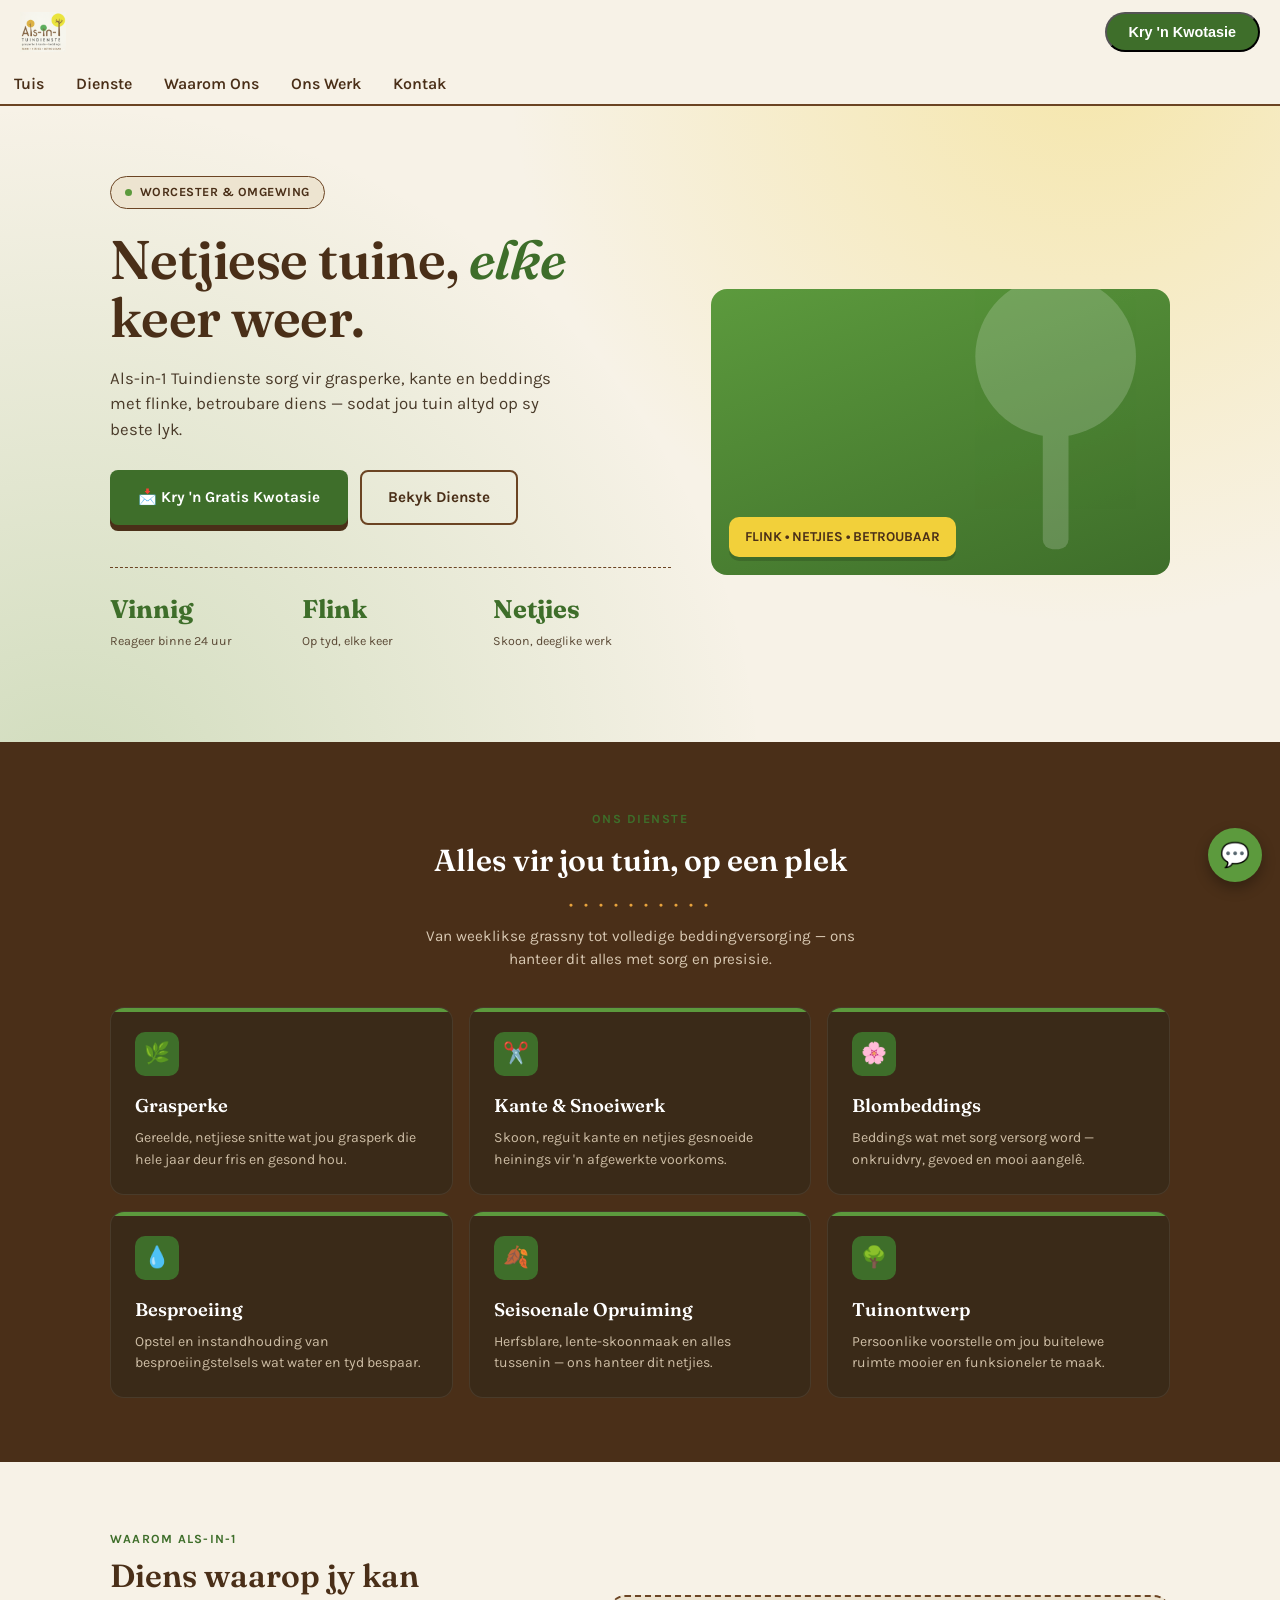
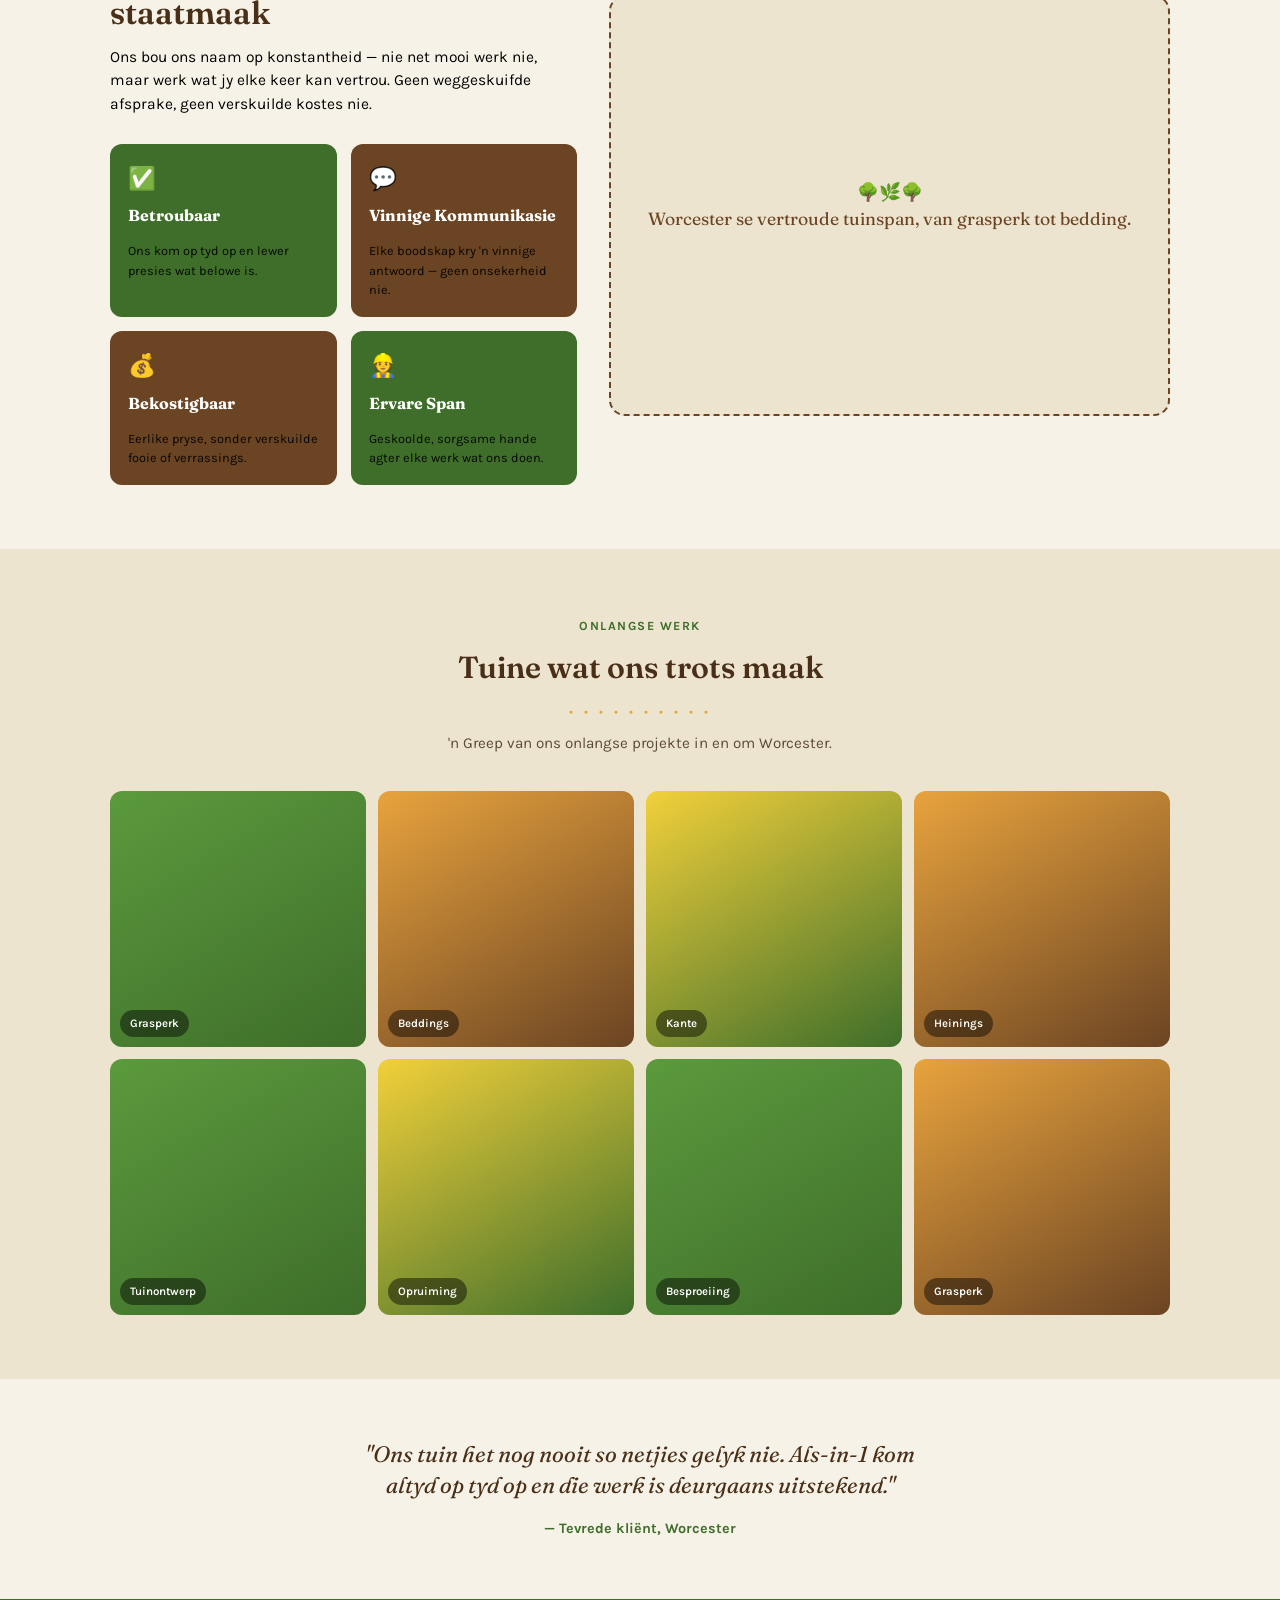
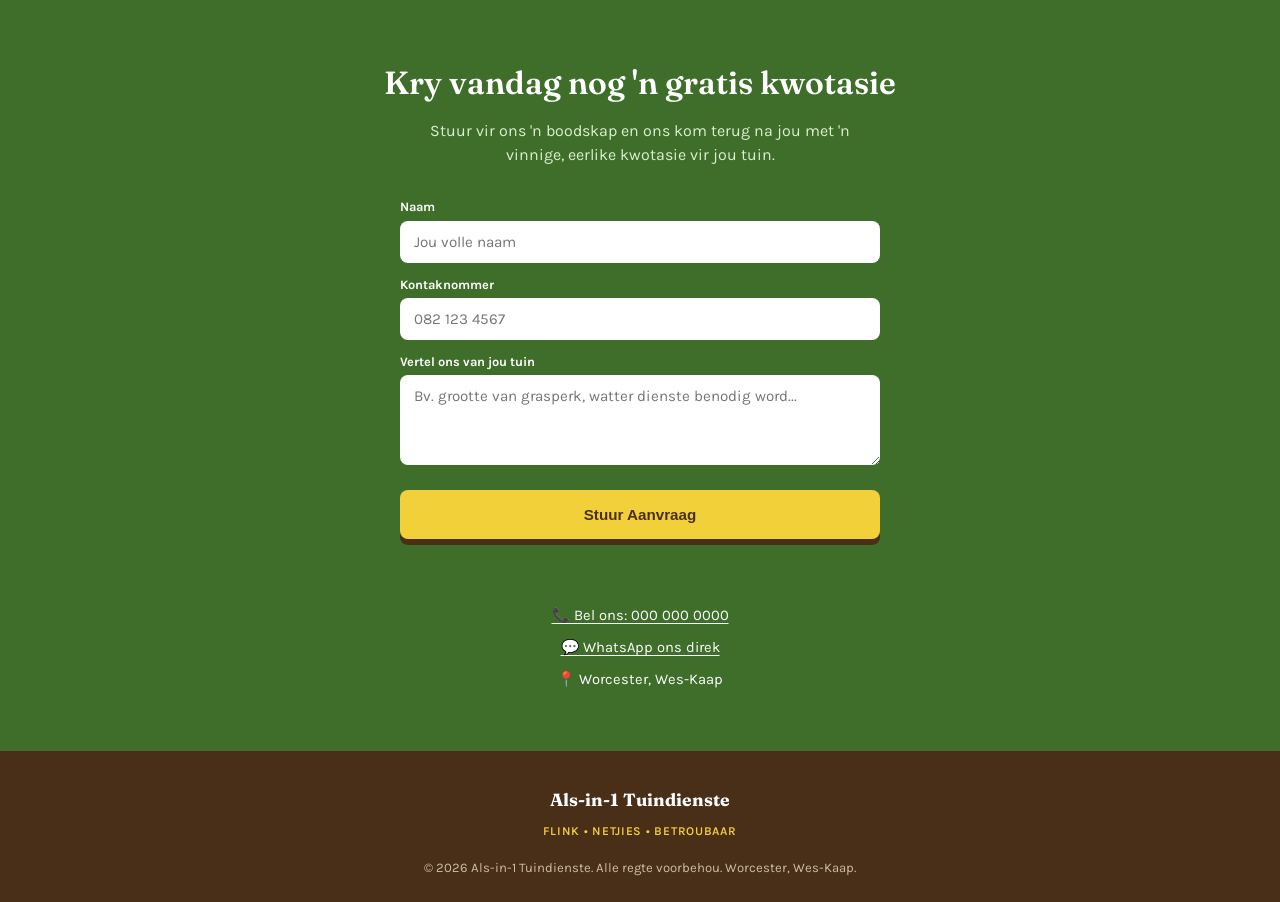
==== index.html @ 6ddc679d "Add files via upload" ====
<!doctype html>
<html lang="af">
  <head>
    <meta charset="UTF-8" />
    <meta name="viewport" content="width=device-width, initial-scale=1.0" />
    <title>Als-in-1 Tuindienste | Worcester</title>
    <link rel="preconnect" href="https://fonts.googleapis.com" />
    <link
      href="https://fonts.googleapis.com/css2?family=Fraunces:opsz,wght@9..144,500;9..144,600;9..144,700&family=Karla:wght@400;500;600;700&display=swap"
      rel="stylesheet"
    />
    <style>
      :root {
        --bark: #6b4423;
        --bark-dark: #4a2f18;
        --orange: #e8a33d;
        --green: #5c9a3d;
        --green-deep: #3e6e2a;
        --yellow: #f2d03a;
        --cream: #f7f2e7;
        --cream-dark: #ede4d0;
        --ink: #2b2117;
        --font-display: "Fraunces", serif;
        --font-body: "Karla", sans-serif;
      }
      * {
        box-sizing: border-box;
        margin: 0;
        padding: 0;
      }
      html {
        scroll-behavior: smooth;
      }
      body {
        font-family: var(--font-body);
        background: var(--cream);
        color: var(--ink);
        line-height: 1.5;
        -webkit-font-smoothing: antialiased;
      }
      img {
        max-width: 100%;
        display: block;
      }
      a {
        color: inherit;
        text-decoration: none;
      }
      .container {
        max-width: 1100px;
        margin: 0 auto;
        padding: 0 20px;
      }

      /* ===== Header ===== */
      header {
        position: sticky;
        top: 0;
        z-index: 50;
        background: var(--cream);
        border-bottom: 2px solid var(--bark);
      }
      .nav-wrap {
        display: flex;
        align-items: center;
        justify-content: space-between;
        padding: 12px 20px;
      }
      .logo-mark {
        display: flex;
        align-items: center;
        gap: 10px;
        font-family: var(--font-display);
        font-weight: 700;
        font-size: 1.05rem;
        color: var(--bark-dark);
      }
      .logo-mark img {
        height: 40px;
        width: auto;
      }
      .menu-btn {
        background: none;
        border: 2px solid var(--bark);
        border-radius: 8px;
        width: 42px;
        height: 42px;
        display: flex;
        align-items: center;
        justify-content: center;
        cursor: pointer;
      }
      .menu-btn span,
      .menu-btn::before,
      .menu-btn::after {
        content: "";
        display: block;
        width: 18px;
        height: 2px;
        background: var(--bark);
        position: relative;
      }
      .menu-btn {
        flex-direction: column;
        gap: 4px;
      }
      nav.mobile-nav {
        display: none;
        flex-direction: column;
        background: var(--cream-dark);
        border-bottom: 2px solid var(--bark);
      }
      nav.mobile-nav.open {
        display: flex;
      }
      nav.mobile-nav a {
        padding: 14px 20px;
        border-top: 1px solid rgba(107, 68, 35, 0.15);
        font-weight: 600;
        color: var(--bark-dark);
      }
      .nav-cta {
        display: none;
      }

      @media (min-width: 860px) {
        .menu-btn {
          display: none;
        }
        nav.mobile-nav {
          display: flex !important;
          flex-direction: row;
          background: none;
          border: none;
          gap: 4px;
        }
        nav.mobile-nav a {
          border-top: none;
          padding: 8px 14px;
          border-radius: 20px;
        }
        nav.mobile-nav a:hover {
          background: var(--cream-dark);
        }
        .nav-cta {
          display: inline-block;
          background: var(--green-deep);
          color: #fff;
          padding: 10px 22px;
          border-radius: 30px;
          font-weight: 700;
          font-size: 0.9rem;
          white-space: nowrap;
        }
      }

      /* ===== Hero ===== */
      .hero {
        position: relative;
        padding: 48px 0 70px;
        background:
          radial-gradient(
            circle at 85% -10%,
            rgba(242, 208, 58, 0.35),
            transparent 45%
          ),
          radial-gradient(
            circle at 5% 110%,
            rgba(92, 154, 61, 0.25),
            transparent 50%
          ),
          var(--cream);
        overflow: hidden;
      }
      .hero-eyebrow {
        display: inline-flex;
        align-items: center;
        gap: 8px;
        background: var(--cream-dark);
        border: 1px solid var(--bark);
        color: var(--bark-dark);
        font-size: 0.78rem;
        font-weight: 700;
        letter-spacing: 0.04em;
        text-transform: uppercase;
        padding: 6px 14px;
        border-radius: 30px;
        margin-bottom: 22px;
      }
      .hero-eyebrow .dot {
        width: 7px;
        height: 7px;
        border-radius: 50%;
        background: var(--green);
      }
      .hero h1 {
        font-family: var(--font-display);
        font-weight: 600;
        font-size: 2.5rem;
        line-height: 1.08;
        color: var(--bark-dark);
        letter-spacing: -0.01em;
      }
      .hero h1 .accent {
        color: var(--green-deep);
        font-style: italic;
        font-weight: 600;
      }
      .hero p.lead {
        margin-top: 18px;
        font-size: 1.05rem;
        max-width: 46ch;
        color: #4a3b2a;
      }
      .hero-ctas {
        margin-top: 28px;
        display: flex;
        flex-wrap: wrap;
        gap: 12px;
      }
      .btn {
        display: inline-flex;
        align-items: center;
        gap: 8px;
        font-weight: 700;
        font-size: 0.95rem;
        padding: 14px 26px;
        border-radius: 8px;
        border: 2px solid transparent;
        cursor: pointer;
        transition:
          transform 0.15s ease,
          box-shadow 0.15s ease;
      }
      .btn:active {
        transform: scale(0.97);
      }
      .btn-primary {
        background: var(--green-deep);
        color: #fff;
        box-shadow: 0 6px 0 var(--bark-dark);
      }
      .btn-primary:hover {
        box-shadow: 0 4px 0 var(--bark-dark);
        transform: translateY(2px);
      }
      .btn-secondary {
        background: transparent;
        border-color: var(--bark);
        color: var(--bark-dark);
      }
      .btn-secondary:hover {
        background: var(--cream-dark);
      }

      .hero-stats {
        margin-top: 42px;
        display: grid;
        grid-template-columns: repeat(3, 1fr);
        gap: 14px;
        border-top: 1px dashed var(--bark);
        padding-top: 22px;
      }
      .hero-stats div {
        text-align: left;
      }
      .hero-stats .num {
        font-family: var(--font-display);
        font-size: 1.6rem;
        font-weight: 700;
        color: var(--green-deep);
        display: block;
      }
      .hero-stats .label {
        font-size: 0.78rem;
        color: #5b4a36;
      }

      .hero-leaf {
        position: absolute;
        pointer-events: none;
      }

      @media (min-width: 760px) {
        .hero {
          padding: 70px 0 90px;
        }
        .hero-inner {
          display: grid;
          grid-template-columns: 1.1fr 0.9fr;
          gap: 40px;
          align-items: center;
        }
        .hero h1 {
          font-size: 3.4rem;
        }
        .hero-art {
          aspect-ratio: 4/5;
          border-radius: 18px;
          background: linear-gradient(
            160deg,
            var(--green) 0%,
            var(--green-deep) 100%
          );
          position: relative;
          overflow: hidden;
        }
      }
      .hero-art {
        margin-top: 36px;
        border-radius: 16px;
        background: linear-gradient(
          160deg,
          var(--green) 0%,
          var(--green-deep) 100%
        );
        aspect-ratio: 16/10;
        position: relative;
        overflow: hidden;
        display: flex;
        align-items: flex-end;
        padding: 18px;
      }
      .hero-art .badge {
        background: var(--yellow);
        color: var(--bark-dark);
        font-weight: 700;
        font-size: 0.85rem;
        padding: 10px 16px;
        border-radius: 10px;
        box-shadow: 0 4px 0 rgba(0, 0, 0, 0.15);
      }
      .hero-art svg {
        position: absolute;
        opacity: 0.18;
        top: -10%;
        right: -10%;
        width: 70%;
        height: auto;
      }

      /* ===== Section heading pattern ===== */
      .section-head {
        text-align: center;
        margin-bottom: 36px;
      }
      .section-head .kicker {
        font-size: 0.78rem;
        font-weight: 700;
        letter-spacing: 0.12em;
        text-transform: uppercase;
        color: var(--green-deep);
      }
      .section-head h2 {
        font-family: var(--font-display);
        font-weight: 600;
        font-size: 1.9rem;
        color: var(--bark-dark);
        margin-top: 8px;
      }
      .section-head .dots {
        margin-top: 10px;
        color: var(--orange);
        letter-spacing: 4px;
        font-size: 0.9rem;
      }
      .section-head p {
        margin-top: 10px;
        color: #5b4a36;
        max-width: 50ch;
        margin-left: auto;
        margin-right: auto;
        font-size: 0.95rem;
      }

      /* ===== Services ===== */
      .services {
        background: var(--bark-dark);
        padding: 64px 0;
        color: #fff;
      }
      .services .section-head h2 {
        color: #fff;
      }
      .services .section-head p {
        color: #d9c9b3;
      }
      .service-grid {
        display: grid;
        grid-template-columns: 1fr;
        gap: 16px;
      }
      @media (min-width: 640px) {
        .service-grid {
          grid-template-columns: 1fr 1fr;
        }
      }
      @media (min-width: 980px) {
        .service-grid {
          grid-template-columns: repeat(3, 1fr);
        }
      }
      .service-card {
        background: #3a2a18;
        border: 1px solid rgba(255, 255, 255, 0.08);
        border-radius: 14px;
        padding: 24px;
        position: relative;
        overflow: hidden;
      }
      .service-card::before {
        content: "";
        position: absolute;
        top: 0;
        left: 0;
        width: 100%;
        height: 4px;
        background: var(--green);
      }
      .service-card .icon {
        width: 44px;
        height: 44px;
        border-radius: 10px;
        background: var(--green-deep);
        display: flex;
        align-items: center;
        justify-content: center;
        margin-bottom: 16px;
        font-size: 1.3rem;
      }
      .service-card h3 {
        font-family: var(--font-display);
        font-weight: 600;
        font-size: 1.15rem;
        margin-bottom: 8px;
      }
      .service-card p {
        font-size: 0.88rem;
        color: #cdbda5;
      }

      /* ===== Why choose us ===== */
      .why {
        padding: 64px 0;
      }
      .why-grid {
        display: grid;
        grid-template-columns: 1fr;
        gap: 32px;
      }
      @media (min-width: 860px) {
        .why-grid {
          grid-template-columns: 1fr 1.2fr;
          align-items: center;
        }
      }
      .why-copy .kicker {
        font-size: 0.78rem;
        font-weight: 700;
        letter-spacing: 0.1em;
        text-transform: uppercase;
        color: var(--green-deep);
      }
      .why-copy h2 {
        font-family: var(--font-display);
        font-weight: 600;
        font-size: 2rem;
        color: var(--bark-dark);
        margin-top: 8px;
        line-height: 1.15;
      }
      .why-copy p {
        margin-top: 14px;
        color: black;
        font-size: 0.97rem;
      }
      .why-visual {
        background: var(--cream-dark);
        border: 2px dashed var(--bark);
        border-radius: 16px;
        aspect-ratio: 4/3;
        display: flex;
        align-items: center;
        justify-content: center;
        color: var(--bark);
        font-family: var(--font-display);
        font-size: 1.1rem;
        text-align: center;
        padding: 20px;
      }
      .reasons {
        display: grid;
        grid-template-columns: 1fr 1fr;
        gap: 14px;
        margin-top: 28px;
      }
      .reason-card {
        background: var(--green-deep);
        color: #fff;
        border-radius: 12px;
        padding: 18px;
      }
      .reason-card:nth-child(2) {
        background: var(--bark);
      }
      .reason-card:nth-child(3) {
        background: var(--bark);
      }
      .reason-card:nth-child(4) {
        background: var(--green-deep);
      }
      .reason-card .icon {
        font-size: 1.4rem;
        margin-bottom: 8px;
        display: block;
      }
      .reason-card h4 {
        font-family: var(--font-display);
        font-size: 1rem;
        margin-bottom: 6px;
      }
      .reason-card p {
        font-size: 0.8rem;
        opacity: 0.9;
      }

      /* ===== Gallery ===== */
      .gallery {
        background: var(--cream-dark);
        padding: 64px 0;
      }
      .gallery-grid {
        display: grid;
        grid-template-columns: repeat(2, 1fr);
        gap: 12px;
      }
      @media (min-width: 700px) {
        .gallery-grid {
          grid-template-columns: repeat(4, 1fr);
        }
      }
      .gallery-item {
        aspect-ratio: 1/1;
        border-radius: 12px;
        background: linear-gradient(
          150deg,
          var(--green) 0%,
          var(--green-deep) 100%
        );
        position: relative;
        overflow: hidden;
        display: flex;
        align-items: flex-end;
        padding: 10px;
      }
      .gallery-item:nth-child(2n) {
        background: linear-gradient(150deg, var(--orange) 0%, var(--bark) 100%);
      }
      .gallery-item:nth-child(3n) {
        background: linear-gradient(
          150deg,
          var(--yellow) 0%,
          var(--green-deep) 100%
        );
      }
      .gallery-item span {
        background: rgba(0, 0, 0, 0.45);
        color: #fff;
        font-size: 0.72rem;
        font-weight: 600;
        padding: 5px 10px;
        border-radius: 20px;
      }

      /* ===== Testimonial ===== */
      .testimonial {
        padding: 60px 0;
        text-align: center;
      }
      .testimonial blockquote {
        font-family: var(--font-display);
        font-size: 1.4rem;
        font-style: italic;
        color: var(--bark-dark);
        max-width: 42ch;
        margin: 0 auto;
        line-height: 1.4;
      }
      .testimonial cite {
        display: block;
        margin-top: 16px;
        font-style: normal;
        font-weight: 700;
        color: var(--green-deep);
        font-size: 0.9rem;
      }

      /* ===== Contact / CTA ===== */
      .contact {
        background: var(--green-deep);
        color: #fff;
        padding: 60px 0;
        border-radius: 0;
      }
      .contact-inner {
        text-align: center;
      }
      .contact h2 {
        font-family: var(--font-display);
        font-weight: 600;
        font-size: 2rem;
      }
      .contact p {
        margin-top: 12px;
        color: #dcefd0;
        max-width: 46ch;
        margin-left: auto;
        margin-right: auto;
      }
      .contact-form {
        margin-top: 30px;
        max-width: 480px;
        margin-left: auto;
        margin-right: auto;
        display: flex;
        flex-direction: column;
        gap: 12px;
        text-align: left;
      }
      .contact-form label {
        font-size: 0.8rem;
        font-weight: 700;
        margin-bottom: 4px;
        display: block;
      }
      .contact-form input,
      .contact-form textarea {
        width: 100%;
        padding: 12px 14px;
        border-radius: 8px;
        border: none;
        font-family: var(--font-body);
        font-size: 0.95rem;
        background: #fff;
        color: var(--ink);
      }
      .contact-form textarea {
        resize: vertical;
        min-height: 90px;
      }
      .contact-form .btn-primary {
        background: var(--yellow);
        color: var(--bark-dark);
        box-shadow: 0 6px 0 var(--bark-dark);
        justify-content: center;
        margin-top: 6px;
      }
      .contact-direct {
        margin-top: 28px;
        display: flex;
        flex-direction: column;
        gap: 10px;
        align-items: center;
        font-size: 0.92rem;
      }
      .contact-direct a {
        text-decoration: underline;
        text-underline-offset: 3px;
      }
      .form-msg {
        font-size: 0.85rem;
        margin-top: 10px;
        min-height: 1.2em;
        color: var(--yellow);
        font-weight: 700;
      }

      /* ===== Footer ===== */
      footer {
        background: var(--bark-dark);
        color: #cdbda5;
        padding: 36px 0 24px;
        text-align: center;
        font-size: 0.82rem;
      }
      footer .footer-logo {
        font-family: var(--font-display);
        color: #fff;
        font-size: 1.1rem;
        font-weight: 700;
        margin-bottom: 8px;
      }
      footer .tagline {
        color: var(--yellow);
        font-weight: 600;
        letter-spacing: 0.06em;
        margin-bottom: 18px;
        font-size: 0.75rem;
        text-transform: uppercase;
      }

      /* Whatsapp floating button */
      .wa-float {
        position: fixed;
        bottom: 18px;
        right: 18px;
        background: var(--green);
        color: #fff;
        width: 54px;
        height: 54px;
        border-radius: 50%;
        display: flex;
        align-items: center;
        justify-content: center;
        box-shadow: 0 6px 14px rgba(0, 0, 0, 0.3);
        z-index: 60;
        font-size: 1.5rem;
      }
    </style>
  </head>
  <body>
    <header>
      <div class="nav-wrap">
        <div class="logo-mark">
          <img src="Als in 1 Logo.png" alt="Als-in-1 Tuindienste logo" />
        </div>
        <button
          class="nav-cta"
          onclick="document.getElementById('kontak').scrollIntoView()"
        >
          Kry 'n Kwotasie
        </button>
        <button class="menu-btn" id="menuBtn" aria-label="Wys kieslys"></button>
      </div>
      <nav class="mobile-nav" id="mobileNav">
        <a href="#tuis">Tuis</a>
        <a href="#dienste">Dienste</a>
        <a href="#waarom">Waarom Ons</a>
        <a href="#werk">Ons Werk</a>
        <a href="#kontak">Kontak</a>
      </nav>
    </header>

    <section class="hero" id="tuis">
      <div class="container hero-inner">
        <div>
          <span class="hero-eyebrow"
            ><span class="dot"></span> Worcester &amp; omgewing</span
          >
          <h1>Netjiese tuine, <span class="accent">elke</span> keer weer.</h1>
          <p class="lead">
            Als-in-1 Tuindienste sorg vir grasperke, kante en beddings met
            flinke, betroubare diens — sodat jou tuin altyd op sy beste lyk.
          </p>
          <div class="hero-ctas">
            <a href="#kontak" class="btn btn-primary"
              >📩 Kry 'n Gratis Kwotasie</a
            >
            <a href="#dienste" class="btn btn-secondary">Bekyk Dienste</a>
          </div>
          <div class="hero-stats">
            <div>
              <span class="num">Vinnig</span
              ><span class="label">Reageer binne 24 uur</span>
            </div>
            <div>
              <span class="num">Flink</span
              ><span class="label">Op tyd, elke keer</span>
            </div>
            <div>
              <span class="num">Netjies</span
              ><span class="label">Skoon, deeglike werk</span>
            </div>
          </div>
        </div>
        <div class="hero-art">
          <svg viewBox="0 0 200 200" fill="#fff">
            <circle cx="100" cy="60" r="50" />
            <rect x="92" y="60" width="16" height="120" rx="6" />
          </svg>
          <span class="badge">FLINK • NETJIES • BETROUBAAR</span>
        </div>
      </div>
    </section>

    <section class="services" id="dienste">
      <div class="container">
        <div class="section-head">
          <span class="kicker">Ons Dienste</span>
          <h2>Alles vir jou tuin, op een plek</h2>
          <div class="dots">• • • • • • • • • •</div>
          <p>
            Van weeklikse grassny tot volledige beddingversorging — ons hanteer
            dit alles met sorg en presisie.
          </p>
        </div>
        <div class="service-grid">
          <div class="service-card">
            <div class="icon">🌿</div>
            <h3>Grasperke</h3>
            <p>
              Gereelde, netjiese snitte wat jou grasperk die hele jaar deur fris
              en gesond hou.
            </p>
          </div>
          <div class="service-card">
            <div class="icon">✂️</div>
            <h3>Kante &amp; Snoeiwerk</h3>
            <p>
              Skoon, reguit kante en netjies gesnoeide heinings vir 'n
              afgewerkte voorkoms.
            </p>
          </div>
          <div class="service-card">
            <div class="icon">🌸</div>
            <h3>Blombeddings</h3>
            <p>
              Beddings wat met sorg versorg word — onkruidvry, gevoed en mooi
              aangelê.
            </p>
          </div>
          <div class="service-card">
            <div class="icon">💧</div>
            <h3>Besproeiing</h3>
            <p>
              Opstel en instandhouding van besproeiingstelsels wat water en tyd
              bespaar.
            </p>
          </div>
          <div class="service-card">
            <div class="icon">🍂</div>
            <h3>Seisoenale Opruiming</h3>
            <p>
              Herfsblare, lente-skoonmaak en alles tussenin — ons hanteer dit
              netjies.
            </p>
          </div>
          <div class="service-card">
            <div class="icon">🌳</div>
            <h3>Tuinontwerp</h3>
            <p>
              Persoonlike voorstelle om jou buitelewe ruimte mooier en
              funksioneler te maak.
            </p>
          </div>
        </div>
      </div>
    </section>

    <section class="why" id="waarom">
      <div class="container">
        <div class="why-grid">
          <div class="why-copy">
            <span class="kicker">Waarom Als-in-1</span>
            <h2>Diens waarop jy kan staatmaak</h2>
            <p>
              Ons bou ons naam op konstantheid — nie net mooi werk nie, maar
              werk wat jy elke keer kan vertrou. Geen weggeskuifde afsprake,
              geen verskuilde kostes nie.
            </p>
            <div class="reasons">
              <div class="reason-card">
                <span class="icon">✅</span>
                <h4>Betroubaar</h4>
                <p>Ons kom op tyd op en lewer presies wat belowe is.</p>
              </div>
              <div class="reason-card">
                <span class="icon">💬</span>
                <h4>Vinnige Kommunikasie</h4>
                <p>
                  Elke boodskap kry 'n vinnige antwoord — geen onsekerheid nie.
                </p>
              </div>
              <div class="reason-card">
                <span class="icon">💰</span>
                <h4>Bekostigbaar</h4>
                <p>Eerlike pryse, sonder verskuilde fooie of verrassings.</p>
              </div>
              <div class="reason-card">
                <span class="icon">👷</span>
                <h4>Ervare Span</h4>
                <p>Geskoolde, sorgsame hande agter elke werk wat ons doen.</p>
              </div>
            </div>
          </div>
          <div class="why-visual">
            🌳🌿🌳<br />Worcester se vertroude tuinspan, van grasperk tot
            bedding.
          </div>
        </div>
      </div>
    </section>

    <section class="gallery" id="werk">
      <div class="container">
        <div class="section-head">
          <span class="kicker">Onlangse Werk</span>
          <h2>Tuine wat ons trots maak</h2>
          <div class="dots">• • • • • • • • • •</div>
          <p>'n Greep van ons onlangse projekte in en om Worcester.</p>
        </div>
        <div class="gallery-grid">
          <div class="gallery-item"><span>Grasperk</span></div>
          <div class="gallery-item"><span>Beddings</span></div>
          <div class="gallery-item"><span>Kante</span></div>
          <div class="gallery-item"><span>Heinings</span></div>
          <div class="gallery-item"><span>Tuinontwerp</span></div>
          <div class="gallery-item"><span>Opruiming</span></div>
          <div class="gallery-item"><span>Besproeiing</span></div>
          <div class="gallery-item"><span>Grasperk</span></div>
        </div>
      </div>
    </section>

    <section class="testimonial">
      <div class="container">
        <blockquote>
          "Ons tuin het nog nooit so netjies gelyk nie. Als-in-1 kom altyd op
          tyd op en die werk is deurgaans uitstekend."
        </blockquote>
        <cite>— Tevrede kliënt, Worcester</cite>
      </div>
    </section>

    <section class="contact" id="kontak">
      <div class="container contact-inner">
        <h2>Kry vandag nog 'n gratis kwotasie</h2>
        <p>
          Stuur vir ons 'n boodskap en ons kom terug na jou met 'n vinnige,
          eerlike kwotasie vir jou tuin.
        </p>
        <form class="contact-form" id="quoteForm">
          <div>
            <label for="naam">Naam</label>
            <input
              type="text"
              id="naam"
              name="naam"
              placeholder="Jou volle naam"
              required
            />
          </div>
          <div>
            <label for="kontaknommer">Kontaknommer</label>
            <input
              type="tel"
              id="kontaknommer"
              name="kontaknommer"
              placeholder="082 123 4567"
              required
            />
          </div>
          <div>
            <label for="boodskap">Vertel ons van jou tuin</label>
            <textarea
              id="boodskap"
              name="boodskap"
              placeholder="Bv. grootte van grasperk, watter dienste benodig word..."
            ></textarea>
          </div>
          <button type="submit" class="btn btn-primary">Stuur Aanvraag</button>
          <div class="form-msg" id="formMsg"></div>
        </form>
        <div class="contact-direct">
          <a href="tel:+27000000000">📞 Bel ons: 000 000 0000</a>
          <a href="https://wa.me/27000000000" target="_blank"
            >💬 WhatsApp ons direk</a
          >
          <span>📍 Worcester, Wes-Kaap</span>
        </div>
      </div>
    </section>

    <footer>
      <div class="container">
        <div class="footer-logo">Als-in-1 Tuindienste</div>
        <div class="tagline">Flink • Netjies • Betroubaar</div>
        <p>
          &copy; 2026 Als-in-1 Tuindienste. Alle regte voorbehou. Worcester,
          Wes-Kaap.
        </p>
      </div>
    </footer>

    <a
      href="https://wa.me/27000000000"
      class="wa-float"
      target="_blank"
      aria-label="WhatsApp ons"
      >💬</a
    >

    <script>
      const menuBtn = document.getElementById("menuBtn");
      const mobileNav = document.getElementById("mobileNav");
      menuBtn.addEventListener("click", () => {
        mobileNav.classList.toggle("open");
      });
      mobileNav.querySelectorAll("a").forEach((link) => {
        link.addEventListener("click", () =>
          mobileNav.classList.remove("open"),
        );
      });

      const form = document.getElementById("quoteForm");
      const msg = document.getElementById("formMsg");
      form.addEventListener("submit", function (e) {
        e.preventDefault();
        msg.textContent =
          "Dankie! Ons het jou aanvraag ontvang en kontak jou binnekort.";
        form.reset();
      });
    </script>
  </body>
</html>
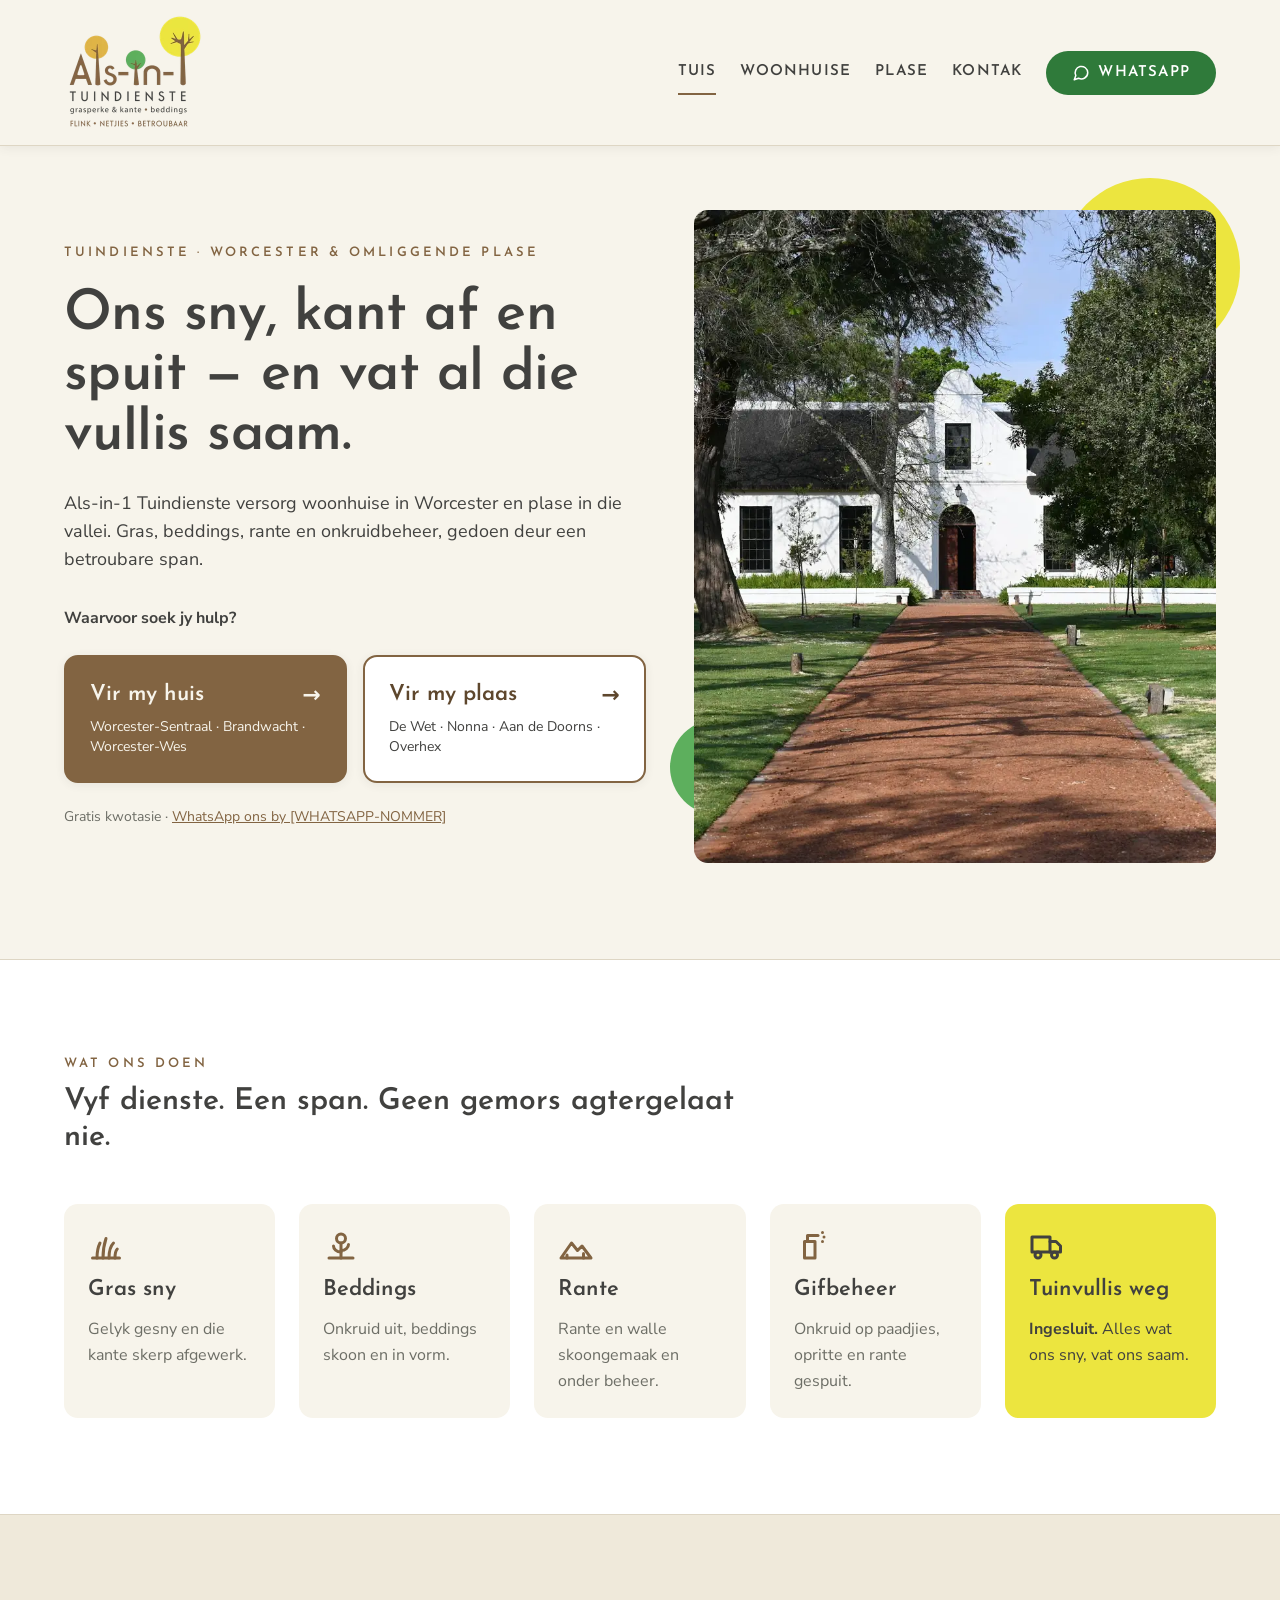
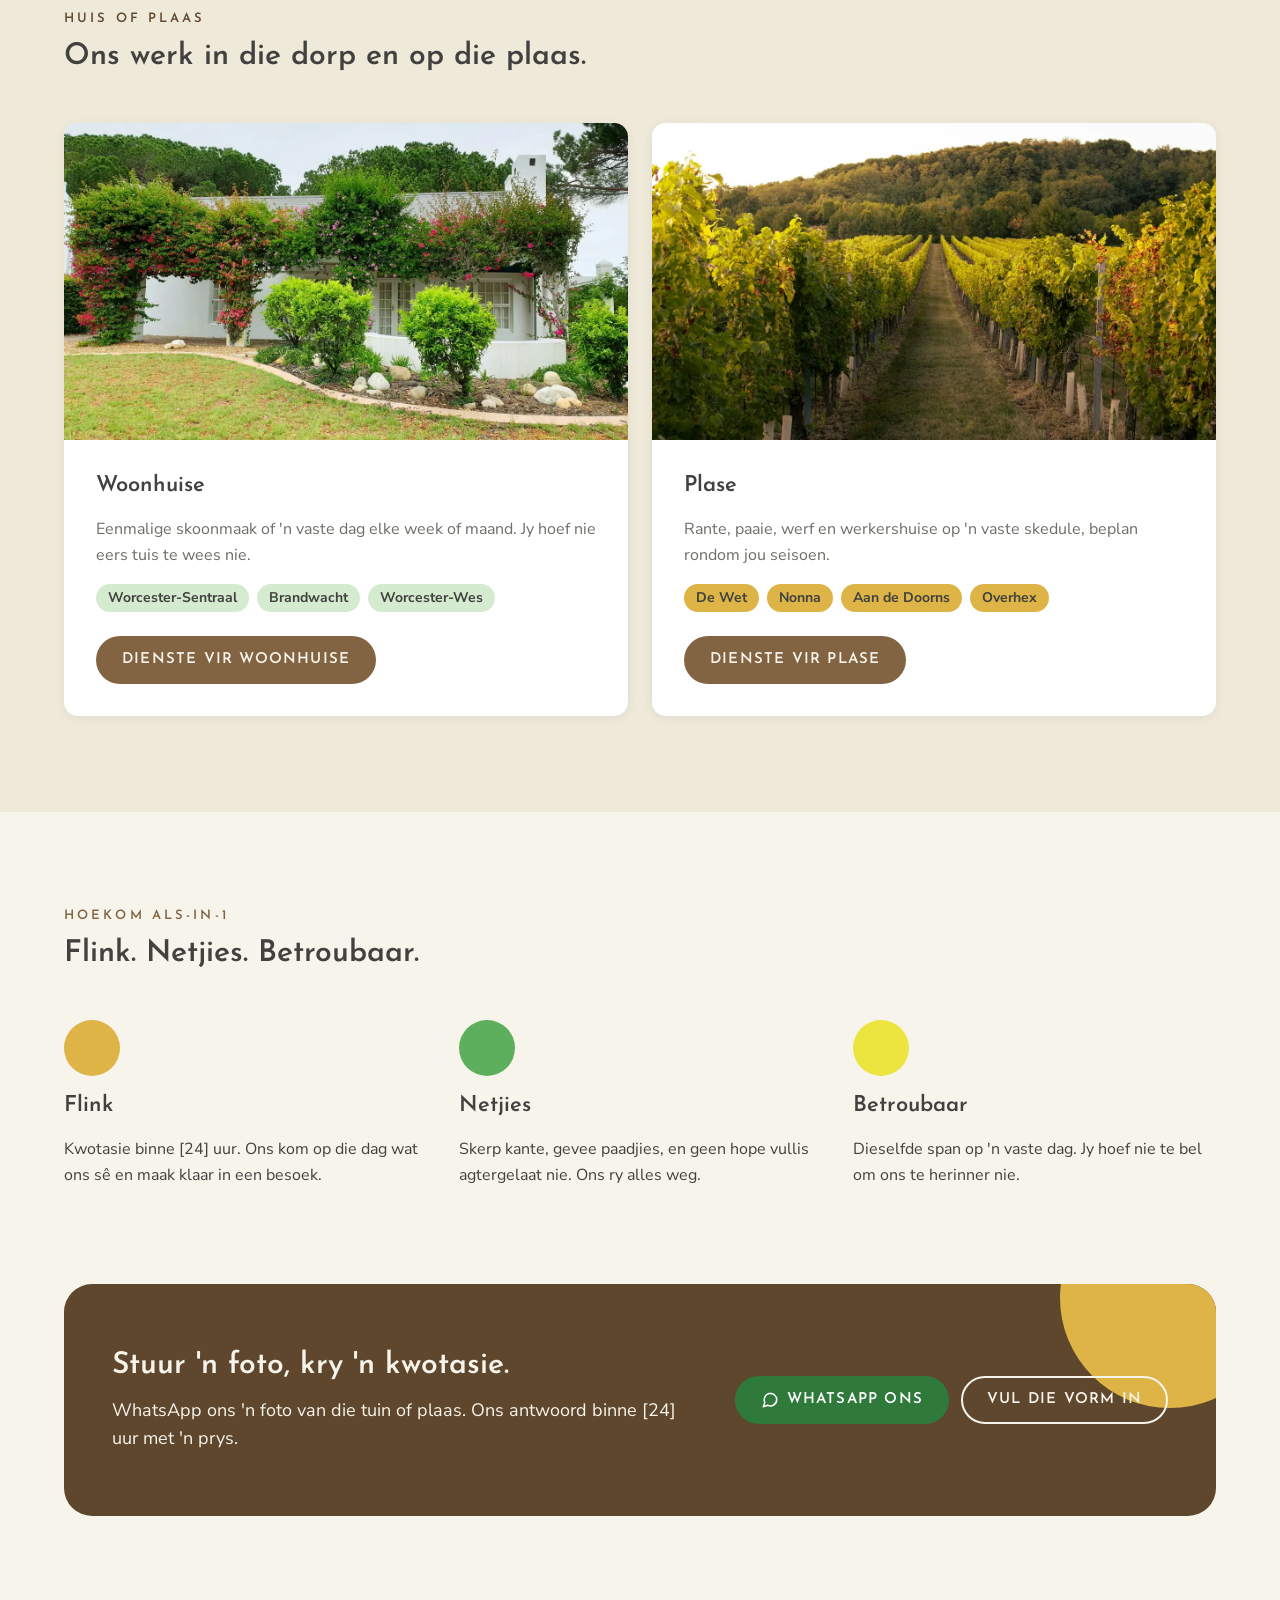
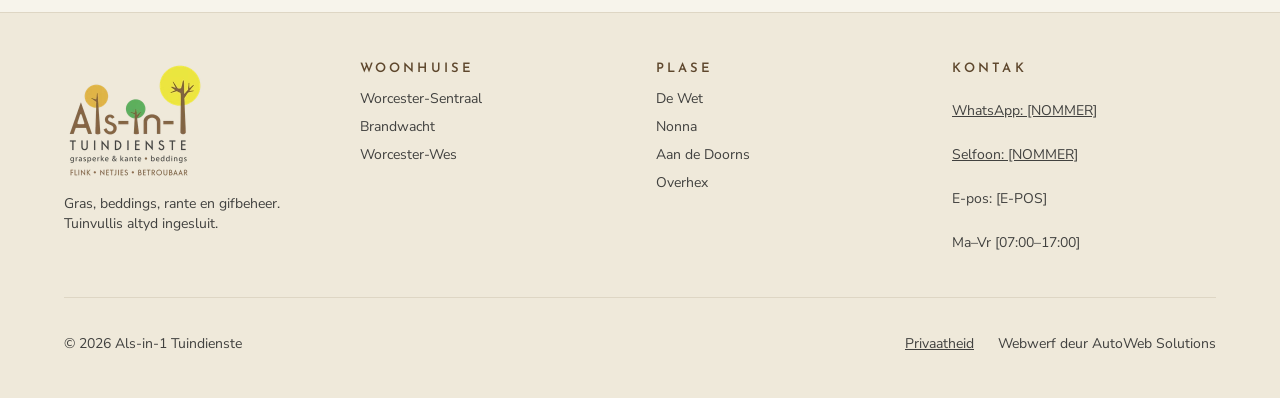
==== commit 5e0d3b67: "Build Als-in-1 Tuindienste site from approved mockups Replaces the earlier single-page version with " ====
--- a/index.html
+++ b/index.html
@@ -1,1015 +1,330 @@
 <!doctype html>
 <html lang="af">
-  <head>
-    <meta charset="UTF-8" />
-    <meta name="viewport" content="width=device-width, initial-scale=1.0" />
-    <title>Als-in-1 Tuindienste | Worcester</title>
-    <link rel="preconnect" href="https://fonts.googleapis.com" />
-    <link
-      href="https://fonts.googleapis.com/css2?family=Fraunces:opsz,wght@9..144,500;9..144,600;9..144,700&family=Karla:wght@400;500;600;700&display=swap"
-      rel="stylesheet"
-    />
-    <style>
-      :root {
-        --bark: #6b4423;
-        --bark-dark: #4a2f18;
-        --orange: #e8a33d;
-        --green: #5c9a3d;
-        --green-deep: #3e6e2a;
-        --yellow: #f2d03a;
-        --cream: #f7f2e7;
-        --cream-dark: #ede4d0;
-        --ink: #2b2117;
-        --font-display: "Fraunces", serif;
-        --font-body: "Karla", sans-serif;
+<head>
+<meta charset="utf-8">
+<meta name="viewport" content="width=device-width, initial-scale=1">
+<title>Als-in-1 Tuindienste | Tuindienste in Worcester en plase</title>
+<meta name="description" content="Gras sny, beddings, rante en gifbeheer vir woonhuise in Worcester en plase in die vallei. Tuinvullis altyd ingesluit. Gratis kwotasie.">
+<link rel="canonical" href="https://[DOMEIN]/">
+<meta name="theme-color" content="#f7f4eb">
+<link rel="preload" href="/fonts/josefin-sans-600-latin.woff2" as="font" type="font/woff2" crossorigin>
+<link rel="preload" href="/fonts/nunito-sans-latin.woff2" as="font" type="font/woff2" crossorigin>
+<link rel="stylesheet" href="/css/tokens.css?v=5">
+<link rel="stylesheet" href="/css/main.css?v=5">
+<script src="/js/main.js?v=5"></script>
+<link rel="icon" href="/assets/logo/favicon-32.png" sizes="32x32" type="image/png">
+<link rel="icon" href="/assets/logo/icon-512.png" sizes="512x512" type="image/png">
+<link rel="apple-touch-icon" href="/assets/logo/apple-touch-icon.png">
+<meta property="og:type" content="website">
+<meta property="og:locale" content="af_ZA">
+<meta property="og:site_name" content="Als-in-1 Tuindienste">
+<meta property="og:title" content="Als-in-1 Tuindienste | Tuindienste in Worcester en plase">
+<meta property="og:description" content="Gras sny, beddings, rante en gifbeheer vir woonhuise in Worcester en plase in die vallei. Tuinvullis altyd ingesluit. Gratis kwotasie.">
+<meta property="og:url" content="https://[DOMEIN]/">
+<meta property="og:image" content="https://[DOMEIN]/images/og-image.jpg">
+<meta property="og:image:width" content="1200">
+<meta property="og:image:height" content="630">
+<meta property="og:image:alt" content="Groot, netjiese grasperk met beboste berge agter">
+<meta name="twitter:card" content="summary_large_image">
+<meta name="twitter:title" content="Als-in-1 Tuindienste | Tuindienste in Worcester en plase">
+<meta name="twitter:description" content="Gras sny, beddings, rante en gifbeheer vir woonhuise in Worcester en plase in die vallei. Tuinvullis altyd ingesluit. Gratis kwotasie.">
+<meta name="twitter:image" content="https://[DOMEIN]/images/og-image.jpg">
+<script type="application/ld+json">
+{
+  "@context": "https://schema.org",
+  "@type": "LocalBusiness",
+  "name": "Als-in-1 Tuindienste",
+  "slogan": "Flink · Netjies · Betroubaar",
+  "url": "https://[DOMEIN]/",
+  "telephone": "+27000000000",
+  "image": "https://[DOMEIN]/images/og-image.jpg",
+  "logo": "https://[DOMEIN]/assets/logo/icon-512.png",
+  "address": {
+    "@type": "PostalAddress",
+    "addressLocality": "Worcester",
+    "addressRegion": "Wes-Kaap",
+    "addressCountry": "ZA"
+  },
+  "areaServed": [
+    {
+      "@type": "Place",
+      "name": "Worcester-Sentraal"
+    },
+    {
+      "@type": "Place",
+      "name": "Brandwacht"
+    },
+    {
+      "@type": "Place",
+      "name": "Worcester-Wes"
+    },
+    {
+      "@type": "Place",
+      "name": "De Wet"
+    },
+    {
+      "@type": "Place",
+      "name": "Nonna"
+    },
+    {
+      "@type": "Place",
+      "name": "Aan de Doorns"
+    },
+    {
+      "@type": "Place",
+      "name": "Overhex"
+    }
+  ],
+  "hasOfferCatalog": {
+    "@type": "OfferCatalog",
+    "name": "Tuindienste",
+    "itemListElement": [
+      {
+        "@type": "Offer",
+        "itemOffered": {
+          "@type": "Service",
+          "name": "Gras sny"
+        }
+      },
+      {
+        "@type": "Offer",
+        "itemOffered": {
+          "@type": "Service",
+          "name": "Beddings"
+        }
+      },
+      {
+        "@type": "Offer",
+        "itemOffered": {
+          "@type": "Service",
+          "name": "Rante"
+        }
+      },
+      {
+        "@type": "Offer",
+        "itemOffered": {
+          "@type": "Service",
+          "name": "Gifbeheer"
+        }
+      },
+      {
+        "@type": "Offer",
+        "itemOffered": {
+          "@type": "Service",
+          "name": "Tuinvullis-verwydering"
+        }
       }
-      * {
-        box-sizing: border-box;
-        margin: 0;
-        padding: 0;
-      }
-      html {
-        scroll-behavior: smooth;
-      }
-      body {
-        font-family: var(--font-body);
-        background: var(--cream);
-        color: var(--ink);
-        line-height: 1.5;
-        -webkit-font-smoothing: antialiased;
-      }
-      img {
-        max-width: 100%;
-        display: block;
-      }
-      a {
-        color: inherit;
-        text-decoration: none;
-      }
-      .container {
-        max-width: 1100px;
-        margin: 0 auto;
-        padding: 0 20px;
-      }
-
-      /* ===== Header ===== */
-      header {
-        position: sticky;
-        top: 0;
-        z-index: 50;
-        background: var(--cream);
-        border-bottom: 2px solid var(--bark);
-      }
-      .nav-wrap {
-        display: flex;
-        align-items: center;
-        justify-content: space-between;
-        padding: 12px 20px;
-      }
-      .logo-mark {
-        display: flex;
-        align-items: center;
-        gap: 10px;
-        font-family: var(--font-display);
-        font-weight: 700;
-        font-size: 1.05rem;
-        color: var(--bark-dark);
-      }
-      .logo-mark img {
-        height: 40px;
-        width: auto;
-      }
-      .menu-btn {
-        background: none;
-        border: 2px solid var(--bark);
-        border-radius: 8px;
-        width: 42px;
-        height: 42px;
-        display: flex;
-        align-items: center;
-        justify-content: center;
-        cursor: pointer;
-      }
-      .menu-btn span,
-      .menu-btn::before,
-      .menu-btn::after {
-        content: "";
-        display: block;
-        width: 18px;
-        height: 2px;
-        background: var(--bark);
-        position: relative;
-      }
-      .menu-btn {
-        flex-direction: column;
-        gap: 4px;
-      }
-      nav.mobile-nav {
-        display: none;
-        flex-direction: column;
-        background: var(--cream-dark);
-        border-bottom: 2px solid var(--bark);
-      }
-      nav.mobile-nav.open {
-        display: flex;
-      }
-      nav.mobile-nav a {
-        padding: 14px 20px;
-        border-top: 1px solid rgba(107, 68, 35, 0.15);
-        font-weight: 600;
-        color: var(--bark-dark);
-      }
-      .nav-cta {
-        display: none;
-      }
-
-      @media (min-width: 860px) {
-        .menu-btn {
-          display: none;
-        }
-        nav.mobile-nav {
-          display: flex !important;
-          flex-direction: row;
-          background: none;
-          border: none;
-          gap: 4px;
-        }
-        nav.mobile-nav a {
-          border-top: none;
-          padding: 8px 14px;
-          border-radius: 20px;
-        }
-        nav.mobile-nav a:hover {
-          background: var(--cream-dark);
-        }
-        .nav-cta {
-          display: inline-block;
-          background: var(--green-deep);
-          color: #fff;
-          padding: 10px 22px;
-          border-radius: 30px;
-          font-weight: 700;
-          font-size: 0.9rem;
-          white-space: nowrap;
-        }
-      }
-
-      /* ===== Hero ===== */
-      .hero {
-        position: relative;
-        padding: 48px 0 70px;
-        background:
-          radial-gradient(
-            circle at 85% -10%,
-            rgba(242, 208, 58, 0.35),
-            transparent 45%
-          ),
-          radial-gradient(
-            circle at 5% 110%,
-            rgba(92, 154, 61, 0.25),
-            transparent 50%
-          ),
-          var(--cream);
-        overflow: hidden;
-      }
-      .hero-eyebrow {
-        display: inline-flex;
-        align-items: center;
-        gap: 8px;
-        background: var(--cream-dark);
-        border: 1px solid var(--bark);
-        color: var(--bark-dark);
-        font-size: 0.78rem;
-        font-weight: 700;
-        letter-spacing: 0.04em;
-        text-transform: uppercase;
-        padding: 6px 14px;
-        border-radius: 30px;
-        margin-bottom: 22px;
-      }
-      .hero-eyebrow .dot {
-        width: 7px;
-        height: 7px;
-        border-radius: 50%;
-        background: var(--green);
-      }
-      .hero h1 {
-        font-family: var(--font-display);
-        font-weight: 600;
-        font-size: 2.5rem;
-        line-height: 1.08;
-        color: var(--bark-dark);
-        letter-spacing: -0.01em;
-      }
-      .hero h1 .accent {
-        color: var(--green-deep);
-        font-style: italic;
-        font-weight: 600;
-      }
-      .hero p.lead {
-        margin-top: 18px;
-        font-size: 1.05rem;
-        max-width: 46ch;
-        color: #4a3b2a;
-      }
-      .hero-ctas {
-        margin-top: 28px;
-        display: flex;
-        flex-wrap: wrap;
-        gap: 12px;
-      }
-      .btn {
-        display: inline-flex;
-        align-items: center;
-        gap: 8px;
-        font-weight: 700;
-        font-size: 0.95rem;
-        padding: 14px 26px;
-        border-radius: 8px;
-        border: 2px solid transparent;
-        cursor: pointer;
-        transition:
-          transform 0.15s ease,
-          box-shadow 0.15s ease;
-      }
-      .btn:active {
-        transform: scale(0.97);
-      }
-      .btn-primary {
-        background: var(--green-deep);
-        color: #fff;
-        box-shadow: 0 6px 0 var(--bark-dark);
-      }
-      .btn-primary:hover {
-        box-shadow: 0 4px 0 var(--bark-dark);
-        transform: translateY(2px);
-      }
-      .btn-secondary {
-        background: transparent;
-        border-color: var(--bark);
-        color: var(--bark-dark);
-      }
-      .btn-secondary:hover {
-        background: var(--cream-dark);
-      }
-
-      .hero-stats {
-        margin-top: 42px;
-        display: grid;
-        grid-template-columns: repeat(3, 1fr);
-        gap: 14px;
-        border-top: 1px dashed var(--bark);
-        padding-top: 22px;
-      }
-      .hero-stats div {
-        text-align: left;
-      }
-      .hero-stats .num {
-        font-family: var(--font-display);
-        font-size: 1.6rem;
-        font-weight: 700;
-        color: var(--green-deep);
-        display: block;
-      }
-      .hero-stats .label {
-        font-size: 0.78rem;
-        color: #5b4a36;
-      }
-
-      .hero-leaf {
-        position: absolute;
-        pointer-events: none;
-      }
-
-      @media (min-width: 760px) {
-        .hero {
-          padding: 70px 0 90px;
-        }
-        .hero-inner {
-          display: grid;
-          grid-template-columns: 1.1fr 0.9fr;
-          gap: 40px;
-          align-items: center;
-        }
-        .hero h1 {
-          font-size: 3.4rem;
-        }
-        .hero-art {
-          aspect-ratio: 4/5;
-          border-radius: 18px;
-          background: linear-gradient(
-            160deg,
-            var(--green) 0%,
-            var(--green-deep) 100%
-          );
-          position: relative;
-          overflow: hidden;
-        }
-      }
-      .hero-art {
-        margin-top: 36px;
-        border-radius: 16px;
-        background: linear-gradient(
-          160deg,
-          var(--green) 0%,
-          var(--green-deep) 100%
-        );
-        aspect-ratio: 16/10;
-        position: relative;
-        overflow: hidden;
-        display: flex;
-        align-items: flex-end;
-        padding: 18px;
-      }
-      .hero-art .badge {
-        background: var(--yellow);
-        color: var(--bark-dark);
-        font-weight: 700;
-        font-size: 0.85rem;
-        padding: 10px 16px;
-        border-radius: 10px;
-        box-shadow: 0 4px 0 rgba(0, 0, 0, 0.15);
-      }
-      .hero-art svg {
-        position: absolute;
-        opacity: 0.18;
-        top: -10%;
-        right: -10%;
-        width: 70%;
-        height: auto;
-      }
-
-      /* ===== Section heading pattern ===== */
-      .section-head {
-        text-align: center;
-        margin-bottom: 36px;
-      }
-      .section-head .kicker {
-        font-size: 0.78rem;
-        font-weight: 700;
-        letter-spacing: 0.12em;
-        text-transform: uppercase;
-        color: var(--green-deep);
-      }
-      .section-head h2 {
-        font-family: var(--font-display);
-        font-weight: 600;
-        font-size: 1.9rem;
-        color: var(--bark-dark);
-        margin-top: 8px;
-      }
-      .section-head .dots {
-        margin-top: 10px;
-        color: var(--orange);
-        letter-spacing: 4px;
-        font-size: 0.9rem;
-      }
-      .section-head p {
-        margin-top: 10px;
-        color: #5b4a36;
-        max-width: 50ch;
-        margin-left: auto;
-        margin-right: auto;
-        font-size: 0.95rem;
-      }
-
-      /* ===== Services ===== */
-      .services {
-        background: var(--bark-dark);
-        padding: 64px 0;
-        color: #fff;
-      }
-      .services .section-head h2 {
-        color: #fff;
-      }
-      .services .section-head p {
-        color: #d9c9b3;
-      }
-      .service-grid {
-        display: grid;
-        grid-template-columns: 1fr;
-        gap: 16px;
-      }
-      @media (min-width: 640px) {
-        .service-grid {
-          grid-template-columns: 1fr 1fr;
-        }
-      }
-      @media (min-width: 980px) {
-        .service-grid {
-          grid-template-columns: repeat(3, 1fr);
-        }
-      }
-      .service-card {
-        background: #3a2a18;
-        border: 1px solid rgba(255, 255, 255, 0.08);
-        border-radius: 14px;
-        padding: 24px;
-        position: relative;
-        overflow: hidden;
-      }
-      .service-card::before {
-        content: "";
-        position: absolute;
-        top: 0;
-        left: 0;
-        width: 100%;
-        height: 4px;
-        background: var(--green);
-      }
-      .service-card .icon {
-        width: 44px;
-        height: 44px;
-        border-radius: 10px;
-        background: var(--green-deep);
-        display: flex;
-        align-items: center;
-        justify-content: center;
-        margin-bottom: 16px;
-        font-size: 1.3rem;
-      }
-      .service-card h3 {
-        font-family: var(--font-display);
-        font-weight: 600;
-        font-size: 1.15rem;
-        margin-bottom: 8px;
-      }
-      .service-card p {
-        font-size: 0.88rem;
-        color: #cdbda5;
-      }
-
-      /* ===== Why choose us ===== */
-      .why {
-        padding: 64px 0;
-      }
-      .why-grid {
-        display: grid;
-        grid-template-columns: 1fr;
-        gap: 32px;
-      }
-      @media (min-width: 860px) {
-        .why-grid {
-          grid-template-columns: 1fr 1.2fr;
-          align-items: center;
-        }
-      }
-      .why-copy .kicker {
-        font-size: 0.78rem;
-        font-weight: 700;
-        letter-spacing: 0.1em;
-        text-transform: uppercase;
-        color: var(--green-deep);
-      }
-      .why-copy h2 {
-        font-family: var(--font-display);
-        font-weight: 600;
-        font-size: 2rem;
-        color: var(--bark-dark);
-        margin-top: 8px;
-        line-height: 1.15;
-      }
-      .why-copy p {
-        margin-top: 14px;
-        color: black;
-        font-size: 0.97rem;
-      }
-      .why-visual {
-        background: var(--cream-dark);
-        border: 2px dashed var(--bark);
-        border-radius: 16px;
-        aspect-ratio: 4/3;
-        display: flex;
-        align-items: center;
-        justify-content: center;
-        color: var(--bark);
-        font-family: var(--font-display);
-        font-size: 1.1rem;
-        text-align: center;
-        padding: 20px;
-      }
-      .reasons {
-        display: grid;
-        grid-template-columns: 1fr 1fr;
-        gap: 14px;
-        margin-top: 28px;
-      }
-      .reason-card {
-        background: var(--green-deep);
-        color: #fff;
-        border-radius: 12px;
-        padding: 18px;
-      }
-      .reason-card:nth-child(2) {
-        background: var(--bark);
-      }
-      .reason-card:nth-child(3) {
-        background: var(--bark);
-      }
-      .reason-card:nth-child(4) {
-        background: var(--green-deep);
-      }
-      .reason-card .icon {
-        font-size: 1.4rem;
-        margin-bottom: 8px;
-        display: block;
-      }
-      .reason-card h4 {
-        font-family: var(--font-display);
-        font-size: 1rem;
-        margin-bottom: 6px;
-      }
-      .reason-card p {
-        font-size: 0.8rem;
-        opacity: 0.9;
-      }
-
-      /* ===== Gallery ===== */
-      .gallery {
-        background: var(--cream-dark);
-        padding: 64px 0;
-      }
-      .gallery-grid {
-        display: grid;
-        grid-template-columns: repeat(2, 1fr);
-        gap: 12px;
-      }
-      @media (min-width: 700px) {
-        .gallery-grid {
-          grid-template-columns: repeat(4, 1fr);
-        }
-      }
-      .gallery-item {
-        aspect-ratio: 1/1;
-        border-radius: 12px;
-        background: linear-gradient(
-          150deg,
-          var(--green) 0%,
-          var(--green-deep) 100%
-        );
-        position: relative;
-        overflow: hidden;
-        display: flex;
-        align-items: flex-end;
-        padding: 10px;
-      }
-      .gallery-item:nth-child(2n) {
-        background: linear-gradient(150deg, var(--orange) 0%, var(--bark) 100%);
-      }
-      .gallery-item:nth-child(3n) {
-        background: linear-gradient(
-          150deg,
-          var(--yellow) 0%,
-          var(--green-deep) 100%
-        );
-      }
-      .gallery-item span {
-        background: rgba(0, 0, 0, 0.45);
-        color: #fff;
-        font-size: 0.72rem;
-        font-weight: 600;
-        padding: 5px 10px;
-        border-radius: 20px;
-      }
-
-      /* ===== Testimonial ===== */
-      .testimonial {
-        padding: 60px 0;
-        text-align: center;
-      }
-      .testimonial blockquote {
-        font-family: var(--font-display);
-        font-size: 1.4rem;
-        font-style: italic;
-        color: var(--bark-dark);
-        max-width: 42ch;
-        margin: 0 auto;
-        line-height: 1.4;
-      }
-      .testimonial cite {
-        display: block;
-        margin-top: 16px;
-        font-style: normal;
-        font-weight: 700;
-        color: var(--green-deep);
-        font-size: 0.9rem;
-      }
-
-      /* ===== Contact / CTA ===== */
-      .contact {
-        background: var(--green-deep);
-        color: #fff;
-        padding: 60px 0;
-        border-radius: 0;
-      }
-      .contact-inner {
-        text-align: center;
-      }
-      .contact h2 {
-        font-family: var(--font-display);
-        font-weight: 600;
-        font-size: 2rem;
-      }
-      .contact p {
-        margin-top: 12px;
-        color: #dcefd0;
-        max-width: 46ch;
-        margin-left: auto;
-        margin-right: auto;
-      }
-      .contact-form {
-        margin-top: 30px;
-        max-width: 480px;
-        margin-left: auto;
-        margin-right: auto;
-        display: flex;
-        flex-direction: column;
-        gap: 12px;
-        text-align: left;
-      }
-      .contact-form label {
-        font-size: 0.8rem;
-        font-weight: 700;
-        margin-bottom: 4px;
-        display: block;
-      }
-      .contact-form input,
-      .contact-form textarea {
-        width: 100%;
-        padding: 12px 14px;
-        border-radius: 8px;
-        border: none;
-        font-family: var(--font-body);
-        font-size: 0.95rem;
-        background: #fff;
-        color: var(--ink);
-      }
-      .contact-form textarea {
-        resize: vertical;
-        min-height: 90px;
-      }
-      .contact-form .btn-primary {
-        background: var(--yellow);
-        color: var(--bark-dark);
-        box-shadow: 0 6px 0 var(--bark-dark);
-        justify-content: center;
-        margin-top: 6px;
-      }
-      .contact-direct {
-        margin-top: 28px;
-        display: flex;
-        flex-direction: column;
-        gap: 10px;
-        align-items: center;
-        font-size: 0.92rem;
-      }
-      .contact-direct a {
-        text-decoration: underline;
-        text-underline-offset: 3px;
-      }
-      .form-msg {
-        font-size: 0.85rem;
-        margin-top: 10px;
-        min-height: 1.2em;
-        color: var(--yellow);
-        font-weight: 700;
-      }
-
-      /* ===== Footer ===== */
-      footer {
-        background: var(--bark-dark);
-        color: #cdbda5;
-        padding: 36px 0 24px;
-        text-align: center;
-        font-size: 0.82rem;
-      }
-      footer .footer-logo {
-        font-family: var(--font-display);
-        color: #fff;
-        font-size: 1.1rem;
-        font-weight: 700;
-        margin-bottom: 8px;
-      }
-      footer .tagline {
-        color: var(--yellow);
-        font-weight: 600;
-        letter-spacing: 0.06em;
-        margin-bottom: 18px;
-        font-size: 0.75rem;
-        text-transform: uppercase;
-      }
-
-      /* Whatsapp floating button */
-      .wa-float {
-        position: fixed;
-        bottom: 18px;
-        right: 18px;
-        background: var(--green);
-        color: #fff;
-        width: 54px;
-        height: 54px;
-        border-radius: 50%;
-        display: flex;
-        align-items: center;
-        justify-content: center;
-        box-shadow: 0 6px 14px rgba(0, 0, 0, 0.3);
-        z-index: 60;
-        font-size: 1.5rem;
-      }
-    </style>
-  </head>
-  <body>
-    <header>
-      <div class="nav-wrap">
-        <div class="logo-mark">
-          <img src="Als in 1 Logo.png" alt="Als-in-1 Tuindienste logo" />
+    ]
+  }
+}
+</script>
+</head>
+<body>
+<a class="skip-link" href="#inhoud">Slaan oor na die inhoud</a>
+
+<header class="site-header">
+  <div class="container site-header__inner">
+    <a class="site-header__logo" href="/"><img src="/assets/logo/als-in-1-logo-280.webp" srcset="/assets/logo/als-in-1-logo-280.webp 280w, /assets/logo/als-in-1-logo-420.webp 420w" sizes="140px" width="140" height="121" alt="Als-in-1 Tuindienste"></a>
+    <button class="nav-toggle" type="button" aria-expanded="false" aria-controls="hoofmenu">
+      <svg class="icon-open" width="22" height="22" viewBox="0 0 24 24" fill="none" stroke="currentColor" stroke-width="2" stroke-linecap="round" stroke-linejoin="round" aria-hidden="true" focusable="false"><path d="M4 6h16"/><path d="M4 12h16"/><path d="M4 18h16"/></svg><svg class="icon-close" width="22" height="22" viewBox="0 0 24 24" fill="none" stroke="currentColor" stroke-width="2" stroke-linecap="round" stroke-linejoin="round" aria-hidden="true" focusable="false"><path d="M6 6l12 12"/><path d="M18 6L6 18"/></svg><span class="nav-toggle__label">Menu</span>
+    </button>
+    <nav class="site-nav" id="hoofmenu" aria-label="Hoofmenu">
+      <ul class="site-nav__list">
+        <li><a class="site-nav__link" href="/" aria-current="page">Tuis</a></li>
+        <li><a class="site-nav__link" href="/woonhuise/">Woonhuise</a></li>
+        <li><a class="site-nav__link" href="/plase/">Plase</a></li>
+        <li><a class="site-nav__link" href="/kontak/">Kontak</a></li>
+        <li><a class="btn btn--whatsapp btn--sm" href="https://wa.me/27000000000?text=Hallo%2C%20ek%20wil%20graag%20%27n%20kwotasie%20kry."><svg width="18" height="18" viewBox="0 0 24 24" fill="none" stroke="currentColor" stroke-width="2" stroke-linecap="round" stroke-linejoin="round" aria-hidden="true" focusable="false"><path d="M21 11.5a8.4 8.4 0 0 1-12.3 7.4L3 21l2.1-5.6A8.4 8.4 0 1 1 21 11.5z"/></svg>WhatsApp</a></li>
+      </ul>
+    </nav>
+  </div>
+</header>
+
+<main id="inhoud">
+
+<section class="container hero" aria-labelledby="hero-titel">
+  <div class="hero__text">
+    <p class="eyebrow">Tuindienste · Worcester &amp; omliggende plase</p>
+    <h1 class="display" id="hero-titel">Ons sny, kant af en spuit — en vat al die vullis saam.</h1>
+    <p class="lead">Als-in-1 Tuindienste versorg woonhuise in Worcester en plase in die vallei. Gras, beddings, rante en onkruidbeheer, gedoen deur een betroubare span.</p>
+    <p class="route-prompt" id="route-vraag">Waarvoor soek jy hulp?</p>
+    <div class="route-cards" role="group" aria-labelledby="route-vraag">
+      <a class="route-card route-card--house" href="/woonhuise/">
+        <span class="route-card__title">Vir my huis <span class="route-card__arrow" aria-hidden="true">→</span></span>
+        <span class="route-card__areas"><span class="nowrap">Worcester-Sentraal</span> · <span class="nowrap">Brandwacht</span> · <span class="nowrap">Worcester-Wes</span></span>
+      </a>
+      <a class="route-card route-card--farm" href="/plase/">
+        <span class="route-card__title">Vir my plaas <span class="route-card__arrow" aria-hidden="true">→</span></span>
+        <span class="route-card__areas"><span class="nowrap">De Wet</span> · <span class="nowrap">Nonna</span> · <span class="nowrap">Aan de Doorns</span> · <span class="nowrap">Overhex</span></span>
+      </a>
+    </div>
+    <p class="small muted">Gratis kwotasie · <a href="https://wa.me/27000000000?text=Hallo%2C%20ek%20wil%20graag%20%27n%20kwotasie%20kry.">WhatsApp ons by [WHATSAPP-NOMMER]</a></p>
+  </div>
+  <div class="hero__media">
+    <div class="disc disc--sun hero__disc hero__disc--tr" aria-hidden="true"></div>
+    <div class="disc disc--leaf hero__disc hero__disc--bl" aria-hidden="true"></div>
+    <img src="/images/tuis-held.webp" srcset="/images/tuis-held-800.webp 800w, /images/tuis-held.webp 1200w" sizes="(orientation: landscape) and (max-height: 500px) 36vw, (min-width: 1024px) 560px, 100vw" width="1200" height="1500" fetchpriority="high" alt="Kaaps-Hollandse opstal met 'n gevee grondpaadjie tussen netjiese grasperke">
+  </div>
+</section>
+
+<section class="section section--paper" aria-labelledby="dienste-titel">
+  <div class="container section__inner">
+    <div class="section-head">
+      <p class="eyebrow">Wat ons doen</p>
+      <h2 id="dienste-titel">Vyf dienste. Een span. Geen gemors agtergelaat nie.</h2>
+    </div>
+    <div class="grid grid--tiles">
+      <div class="tile"><svg class="icon" width="36" height="36" viewBox="0 0 24 24" fill="none" stroke="currentColor" stroke-width="2" stroke-linecap="round" stroke-linejoin="round" aria-hidden="true" focusable="false"><path d="M3 20h18"/><path d="M6 20c0-5 1-8 2-10"/><path d="M10 20c0-6 1-10 2-13"/><path d="M14 20c0-5 1-8 3-10"/><path d="M18 20c0-3 .5-5 1.5-6"/></svg><h3>Gras sny</h3><p>Gelyk gesny en die kante skerp afgewerk.</p></div>
+      <div class="tile"><svg class="icon" width="36" height="36" viewBox="0 0 24 24" fill="none" stroke="currentColor" stroke-width="2" stroke-linecap="round" stroke-linejoin="round" aria-hidden="true" focusable="false"><circle cx="12" cy="7" r="3"/><path d="M12 10v10"/><path d="M12 16c-3 0-5-2-5-4"/><path d="M12 15c3 0 5-2 5-4"/><path d="M4 20h16"/></svg><h3>Beddings</h3><p>Onkruid uit, beddings skoon en in vorm.</p></div>
+      <div class="tile"><svg class="icon" width="36" height="36" viewBox="0 0 24 24" fill="none" stroke="currentColor" stroke-width="2" stroke-linecap="round" stroke-linejoin="round" aria-hidden="true" focusable="false"><path d="M2 20l7-10 4 5 3-3 6 8z"/><path d="M6 20v-2"/><path d="M17 20v-3"/></svg><h3>Rante</h3><p>Rante en walle skoongemaak en onder beheer.</p></div>
+      <div class="tile"><svg class="icon" width="36" height="36" viewBox="0 0 24 24" fill="none" stroke="currentColor" stroke-width="2" stroke-linecap="round" stroke-linejoin="round" aria-hidden="true" focusable="false"><path d="M7 9h7v11H7z"/><path d="M9 9V5h4"/><path d="M13 5h3"/><path d="M19 3v.01"/><path d="M20 6v.01"/><path d="M19 9v.01"/></svg><h3>Gifbeheer</h3><p>Onkruid op paadjies, opritte en rante gespuit.</p></div>
+      <div class="tile tile--sun"><svg class="icon" width="36" height="36" viewBox="0 0 24 24" fill="none" stroke="currentColor" stroke-width="2" stroke-linecap="round" stroke-linejoin="round" aria-hidden="true" focusable="false"><path d="M2 6h12v10H2z"/><path d="M14 9h4l3 3v4h-7"/><circle cx="6" cy="18" r="2"/><circle cx="17" cy="18" r="2"/></svg><h3>Tuinvullis weg</h3><p><strong>Ingesluit.</strong> Alles wat ons sny, vat ons saam.</p></div>
+    </div>
+  </div>
+</section>
+
+<section class="section section--sand" aria-labelledby="huis-plaas-titel">
+  <div class="container section__inner">
+    <div class="section-head">
+      <p class="eyebrow">Huis of plaas</p>
+      <h2 id="huis-plaas-titel">Ons werk in die dorp en op die plaas.</h2>
+    </div>
+    <div class="grid grid--rows">
+      <article class="card">
+        <img class="card__media" src="/images/tuis-woonhuis.webp" width="1280" height="720" loading="lazy" alt="Wit huis met 'n groen grasperk en 'n netjies afgekante bedding met struike">
+        <div class="card__body">
+          <h3>Woonhuise</h3>
+          <p>Eenmalige skoonmaak of 'n vaste dag elke week of maand. Jy hoef nie eers tuis te wees nie.</p>
+          <div class="chip-row"><span class="chip chip--leaf">Worcester-Sentraal</span><span class="chip chip--leaf">Brandwacht</span><span class="chip chip--leaf">Worcester-Wes</span></div>
+          <div class="card__action"><a class="btn btn--primary" href="/woonhuise/">Dienste vir woonhuise</a></div>
         </div>
-        <button
-          class="nav-cta"
-          onclick="document.getElementById('kontak').scrollIntoView()"
-        >
-          Kry 'n Kwotasie
-        </button>
-        <button class="menu-btn" id="menuBtn" aria-label="Wys kieslys"></button>
+      </article>
+      <article class="card">
+        <img class="card__media" src="/images/tuis-plaas.webp" width="1280" height="720" loading="lazy" alt="Kort gesnyde grasgang tussen wingerdrye met beboste heuwels agter">
+        <div class="card__body">
+          <h3>Plase</h3>
+          <p>Rante, paaie, werf en werkershuise op 'n vaste skedule, beplan rondom jou seisoen.</p>
+          <div class="chip-row"><span class="chip chip--ochre">De Wet</span><span class="chip chip--ochre">Nonna</span><span class="chip chip--ochre">Aan de Doorns</span><span class="chip chip--ochre">Overhex</span></div>
+          <div class="card__action"><a class="btn btn--primary" href="/plase/">Dienste vir plase</a></div>
+        </div>
+      </article>
+    </div>
+  </div>
+</section>
+
+<section class="section" aria-labelledby="hoekom-titel">
+  <div class="container section__inner">
+    <div class="section-head">
+      <p class="eyebrow">Hoekom Als-in-1</p>
+      <h2 id="hoekom-titel">Flink. Netjies. Betroubaar.</h2>
+    </div>
+    <div class="grid grid--thirds grid--why">
+      <div class="why"><div class="disc disc--ochre" aria-hidden="true"></div><h3>Flink</h3><p>Kwotasie binne [24] uur. Ons kom op die dag wat ons sê en maak klaar in een besoek.</p></div>
+      <div class="why"><div class="disc disc--leaf" aria-hidden="true"></div><h3>Netjies</h3><p>Skerp kante, gevee paadjies, en geen hope vullis agtergelaat nie. Ons ry alles weg.</p></div>
+      <div class="why"><div class="disc disc--sun" aria-hidden="true"></div><h3>Betroubaar</h3><p>Dieselfde span op 'n vaste dag. Jy hoef nie te bel om ons te herinner nie.</p></div>
+    </div>
+  </div>
+</section>
+
+<!-- UNHIDE WHEN: the client supplies a real before/after photo pair of their own job (same angle),
+     saved as /images/tuis-voor.webp and /images/tuis-na.webp (1200x900). Never use AI images here. -->
+<section class="section section--paper" aria-labelledby="voor-na-titel" hidden>
+  <div class="container section__inner">
+    <div class="section-head">
+      <p class="eyebrow">Voor · Na</p>
+      <h2 id="voor-na-titel">Kyk self die verskil.</h2>
+    </div>
+    <div class="grid grid--halves">
+      <figure class="compare">
+        <img class="compare__img" src="/images/tuis-voor.webp" width="1200" height="900" loading="lazy" alt="Voor: oorgroeide agterplaas met lang gras en onkruid in die beddings">
+        <figcaption class="eyebrow">Voor</figcaption>
+      </figure>
+      <figure class="compare">
+        <img class="compare__img" src="/images/tuis-na.webp" width="1200" height="900" loading="lazy" alt="Na: dieselfde agterplaas met kort gesnyde gras, skoon beddings en 'n skerp kant langs die paadjie">
+        <figcaption class="eyebrow">Na</figcaption>
+      </figure>
+    </div>
+  </div>
+</section>
+
+<!-- UNHIDE WHEN: the client supplies 3 real reviews (name + area) and has permission to publish them. -->
+<section class="section" aria-labelledby="resensies-titel" hidden>
+  <div class="container section__inner">
+    <div class="section-head">
+      <p class="eyebrow">Wat kliënte sê</p>
+      <h2 id="resensies-titel">Bure beveel ons aan.</h2>
+    </div>
+    <div class="grid grid--thirds">
+      <figure class="quote"><blockquote>“[Resensie van 'n woonhuis-kliënt, 1–2 sinne]”</blockquote><figcaption>[Naam] · Brandwacht</figcaption></figure>
+      <figure class="quote"><blockquote>“[Resensie van 'n plaas-kliënt, 1–2 sinne]”</blockquote><figcaption>[Naam] · [Plaas], De Wet</figcaption></figure>
+      <figure class="quote"><blockquote>“[Resensie van 'n woonhuis-kliënt, 1–2 sinne]”</blockquote><figcaption>[Naam] · Worcester-Wes</figcaption></figure>
+    </div>
+  </div>
+</section>
+
+<section class="cta-wrap" aria-labelledby="cta-titel">
+  <div class="container">
+    <div class="cta-band">
+      <div class="disc disc--ochre cta-band__disc" aria-hidden="true"></div>
+      <div class="cta-band__text">
+        <h2 id="cta-titel">Stuur 'n foto, kry 'n kwotasie.</h2>
+        <p class="lead">WhatsApp ons 'n foto van die tuin of plaas. Ons antwoord binne [24] uur met 'n prys.</p>
       </div>
-      <nav class="mobile-nav" id="mobileNav">
-        <a href="#tuis">Tuis</a>
-        <a href="#dienste">Dienste</a>
-        <a href="#waarom">Waarom Ons</a>
-        <a href="#werk">Ons Werk</a>
-        <a href="#kontak">Kontak</a>
-      </nav>
-    </header>
-
-    <section class="hero" id="tuis">
-      <div class="container hero-inner">
-        <div>
-          <span class="hero-eyebrow"
-            ><span class="dot"></span> Worcester &amp; omgewing</span
-          >
-          <h1>Netjiese tuine, <span class="accent">elke</span> keer weer.</h1>
-          <p class="lead">
-            Als-in-1 Tuindienste sorg vir grasperke, kante en beddings met
-            flinke, betroubare diens — sodat jou tuin altyd op sy beste lyk.
-          </p>
-          <div class="hero-ctas">
-            <a href="#kontak" class="btn btn-primary"
-              >📩 Kry 'n Gratis Kwotasie</a
-            >
-            <a href="#dienste" class="btn btn-secondary">Bekyk Dienste</a>
-          </div>
-          <div class="hero-stats">
-            <div>
-              <span class="num">Vinnig</span
-              ><span class="label">Reageer binne 24 uur</span>
-            </div>
-            <div>
-              <span class="num">Flink</span
-              ><span class="label">Op tyd, elke keer</span>
-            </div>
-            <div>
-              <span class="num">Netjies</span
-              ><span class="label">Skoon, deeglike werk</span>
-            </div>
-          </div>
-        </div>
-        <div class="hero-art">
-          <svg viewBox="0 0 200 200" fill="#fff">
-            <circle cx="100" cy="60" r="50" />
-            <rect x="92" y="60" width="16" height="120" rx="6" />
-          </svg>
-          <span class="badge">FLINK • NETJIES • BETROUBAAR</span>
-        </div>
+      <div class="cluster cta-band__actions">
+        <a class="btn btn--whatsapp" href="https://wa.me/27000000000?text=Hallo%2C%20ek%20wil%20graag%20%27n%20kwotasie%20kry."><svg width="18" height="18" viewBox="0 0 24 24" fill="none" stroke="currentColor" stroke-width="2" stroke-linecap="round" stroke-linejoin="round" aria-hidden="true" focusable="false"><path d="M21 11.5a8.4 8.4 0 0 1-12.3 7.4L3 21l2.1-5.6A8.4 8.4 0 1 1 21 11.5z"/></svg>WhatsApp ons</a>
+        <a class="btn btn--on-dark" href="/kontak/">Vul die vorm in</a>
       </div>
-    </section>
-
-    <section class="services" id="dienste">
-      <div class="container">
-        <div class="section-head">
-          <span class="kicker">Ons Dienste</span>
-          <h2>Alles vir jou tuin, op een plek</h2>
-          <div class="dots">• • • • • • • • • •</div>
-          <p>
-            Van weeklikse grassny tot volledige beddingversorging — ons hanteer
-            dit alles met sorg en presisie.
-          </p>
-        </div>
-        <div class="service-grid">
-          <div class="service-card">
-            <div class="icon">🌿</div>
-            <h3>Grasperke</h3>
-            <p>
-              Gereelde, netjiese snitte wat jou grasperk die hele jaar deur fris
-              en gesond hou.
-            </p>
-          </div>
-          <div class="service-card">
-            <div class="icon">✂️</div>
-            <h3>Kante &amp; Snoeiwerk</h3>
-            <p>
-              Skoon, reguit kante en netjies gesnoeide heinings vir 'n
-              afgewerkte voorkoms.
-            </p>
-          </div>
-          <div class="service-card">
-            <div class="icon">🌸</div>
-            <h3>Blombeddings</h3>
-            <p>
-              Beddings wat met sorg versorg word — onkruidvry, gevoed en mooi
-              aangelê.
-            </p>
-          </div>
-          <div class="service-card">
-            <div class="icon">💧</div>
-            <h3>Besproeiing</h3>
-            <p>
-              Opstel en instandhouding van besproeiingstelsels wat water en tyd
-              bespaar.
-            </p>
-          </div>
-          <div class="service-card">
-            <div class="icon">🍂</div>
-            <h3>Seisoenale Opruiming</h3>
-            <p>
-              Herfsblare, lente-skoonmaak en alles tussenin — ons hanteer dit
-              netjies.
-            </p>
-          </div>
-          <div class="service-card">
-            <div class="icon">🌳</div>
-            <h3>Tuinontwerp</h3>
-            <p>
-              Persoonlike voorstelle om jou buitelewe ruimte mooier en
-              funksioneler te maak.
-            </p>
-          </div>
-        </div>
-      </div>
-    </section>
-
-    <section class="why" id="waarom">
-      <div class="container">
-        <div class="why-grid">
-          <div class="why-copy">
-            <span class="kicker">Waarom Als-in-1</span>
-            <h2>Diens waarop jy kan staatmaak</h2>
-            <p>
-              Ons bou ons naam op konstantheid — nie net mooi werk nie, maar
-              werk wat jy elke keer kan vertrou. Geen weggeskuifde afsprake,
-              geen verskuilde kostes nie.
-            </p>
-            <div class="reasons">
-              <div class="reason-card">
-                <span class="icon">✅</span>
-                <h4>Betroubaar</h4>
-                <p>Ons kom op tyd op en lewer presies wat belowe is.</p>
-              </div>
-              <div class="reason-card">
-                <span class="icon">💬</span>
-                <h4>Vinnige Kommunikasie</h4>
-                <p>
-                  Elke boodskap kry 'n vinnige antwoord — geen onsekerheid nie.
-                </p>
-              </div>
-              <div class="reason-card">
-                <span class="icon">💰</span>
-                <h4>Bekostigbaar</h4>
-                <p>Eerlike pryse, sonder verskuilde fooie of verrassings.</p>
-              </div>
-              <div class="reason-card">
-                <span class="icon">👷</span>
-                <h4>Ervare Span</h4>
-                <p>Geskoolde, sorgsame hande agter elke werk wat ons doen.</p>
-              </div>
-            </div>
-          </div>
-          <div class="why-visual">
-            🌳🌿🌳<br />Worcester se vertroude tuinspan, van grasperk tot
-            bedding.
-          </div>
-        </div>
-      </div>
-    </section>
-
-    <section class="gallery" id="werk">
-      <div class="container">
-        <div class="section-head">
-          <span class="kicker">Onlangse Werk</span>
-          <h2>Tuine wat ons trots maak</h2>
-          <div class="dots">• • • • • • • • • •</div>
-          <p>'n Greep van ons onlangse projekte in en om Worcester.</p>
-        </div>
-        <div class="gallery-grid">
-          <div class="gallery-item"><span>Grasperk</span></div>
-          <div class="gallery-item"><span>Beddings</span></div>
-          <div class="gallery-item"><span>Kante</span></div>
-          <div class="gallery-item"><span>Heinings</span></div>
-          <div class="gallery-item"><span>Tuinontwerp</span></div>
-          <div class="gallery-item"><span>Opruiming</span></div>
-          <div class="gallery-item"><span>Besproeiing</span></div>
-          <div class="gallery-item"><span>Grasperk</span></div>
-        </div>
-      </div>
-    </section>
-
-    <section class="testimonial">
-      <div class="container">
-        <blockquote>
-          "Ons tuin het nog nooit so netjies gelyk nie. Als-in-1 kom altyd op
-          tyd op en die werk is deurgaans uitstekend."
-        </blockquote>
-        <cite>— Tevrede kliënt, Worcester</cite>
-      </div>
-    </section>
-
-    <section class="contact" id="kontak">
-      <div class="container contact-inner">
-        <h2>Kry vandag nog 'n gratis kwotasie</h2>
-        <p>
-          Stuur vir ons 'n boodskap en ons kom terug na jou met 'n vinnige,
-          eerlike kwotasie vir jou tuin.
-        </p>
-        <form class="contact-form" id="quoteForm">
-          <div>
-            <label for="naam">Naam</label>
-            <input
-              type="text"
-              id="naam"
-              name="naam"
-              placeholder="Jou volle naam"
-              required
-            />
-          </div>
-          <div>
-            <label for="kontaknommer">Kontaknommer</label>
-            <input
-              type="tel"
-              id="kontaknommer"
-              name="kontaknommer"
-              placeholder="082 123 4567"
-              required
-            />
-          </div>
-          <div>
-            <label for="boodskap">Vertel ons van jou tuin</label>
-            <textarea
-              id="boodskap"
-              name="boodskap"
-              placeholder="Bv. grootte van grasperk, watter dienste benodig word..."
-            ></textarea>
-          </div>
-          <button type="submit" class="btn btn-primary">Stuur Aanvraag</button>
-          <div class="form-msg" id="formMsg"></div>
-        </form>
-        <div class="contact-direct">
-          <a href="tel:+27000000000">📞 Bel ons: 000 000 0000</a>
-          <a href="https://wa.me/27000000000" target="_blank"
-            >💬 WhatsApp ons direk</a
-          >
-          <span>📍 Worcester, Wes-Kaap</span>
-        </div>
-      </div>
-    </section>
-
-    <footer>
-      <div class="container">
-        <div class="footer-logo">Als-in-1 Tuindienste</div>
-        <div class="tagline">Flink • Netjies • Betroubaar</div>
-        <p>
-          &copy; 2026 Als-in-1 Tuindienste. Alle regte voorbehou. Worcester,
-          Wes-Kaap.
-        </p>
-      </div>
-    </footer>
-
-    <a
-      href="https://wa.me/27000000000"
-      class="wa-float"
-      target="_blank"
-      aria-label="WhatsApp ons"
-      >💬</a
-    >
-
-    <script>
-      const menuBtn = document.getElementById("menuBtn");
-      const mobileNav = document.getElementById("mobileNav");
-      menuBtn.addEventListener("click", () => {
-        mobileNav.classList.toggle("open");
-      });
-      mobileNav.querySelectorAll("a").forEach((link) => {
-        link.addEventListener("click", () =>
-          mobileNav.classList.remove("open"),
-        );
-      });
-
-      const form = document.getElementById("quoteForm");
-      const msg = document.getElementById("formMsg");
-      form.addEventListener("submit", function (e) {
-        e.preventDefault();
-        msg.textContent =
-          "Dankie! Ons het jou aanvraag ontvang en kontak jou binnekort.";
-        form.reset();
-      });
-    </script>
-  </body>
+    </div>
+  </div>
+</section>
+
+</main>
+
+<footer class="site-footer">
+  <div class="container site-footer__grid">
+    <div class="site-footer__brand">
+      <img src="/assets/logo/als-in-1-logo-280.webp" srcset="/assets/logo/als-in-1-logo-280.webp 280w, /assets/logo/als-in-1-logo-420.webp 420w" sizes="140px" width="140" height="121" alt="Als-in-1 Tuindienste" loading="lazy">
+      <p>Gras, beddings, rante en gifbeheer. Tuinvullis altyd ingesluit.</p>
+    </div>
+    <div class="site-footer__col">
+      <p class="eyebrow">Woonhuise</p>
+      <ul>
+        <li>Worcester-Sentraal</li>
+        <li>Brandwacht</li>
+        <li>Worcester-Wes</li>
+      </ul>
+    </div>
+    <div class="site-footer__col">
+      <p class="eyebrow">Plase</p>
+      <ul>
+        <li>De Wet</li>
+        <li>Nonna</li>
+        <li>Aan de Doorns</li>
+        <li>Overhex</li>
+      </ul>
+    </div>
+    <div class="site-footer__col site-footer__col--links">
+      <p class="eyebrow">Kontak</p>
+      <ul>
+        <li><a href="https://wa.me/27000000000?text=Hallo%2C%20ek%20wil%20graag%20%27n%20kwotasie%20kry.">WhatsApp: [NOMMER]</a></li>
+        <li><a href="tel:+27000000000">Selfoon: [NOMMER]</a></li>
+        <li>E-pos: [E-POS]</li>
+        <li>Ma–Vr [07:00–17:00]</li>
+      </ul>
+    </div>
+  </div>
+  <div class="container">
+    <div class="site-footer__bottom">
+      <span>© 2026 Als-in-1 Tuindienste</span>
+      <span class="site-footer__legal"><a href="/privaatheid/">Privaatheid</a><span>Webwerf deur AutoWeb Solutions</span></span>
+    </div>
+  </div>
+</footer>
+
+<nav class="mobile-bar" aria-label="Vinnige kontak">
+  <a class="btn btn--whatsapp" href="https://wa.me/27000000000?text=Hallo%2C%20ek%20wil%20graag%20%27n%20kwotasie%20kry."><svg width="18" height="18" viewBox="0 0 24 24" fill="none" stroke="currentColor" stroke-width="2" stroke-linecap="round" stroke-linejoin="round" aria-hidden="true" focusable="false"><path d="M21 11.5a8.4 8.4 0 0 1-12.3 7.4L3 21l2.1-5.6A8.4 8.4 0 1 1 21 11.5z"/></svg>WhatsApp</a>
+  <a class="btn btn--primary" href="tel:+27000000000"><svg width="18" height="18" viewBox="0 0 24 24" fill="none" stroke="currentColor" stroke-width="2" stroke-linecap="round" stroke-linejoin="round" aria-hidden="true" focusable="false"><path d="M22 16.9v3a2 2 0 0 1-2.2 2 19.8 19.8 0 0 1-8.6-3.1 19.5 19.5 0 0 1-6-6A19.8 19.8 0 0 1 2.1 4.2 2 2 0 0 1 4.1 2h3a2 2 0 0 1 2 1.7c.1.9.4 1.8.7 2.7a2 2 0 0 1-.5 2.1L8 9.8a16 16 0 0 0 6 6l1.3-1.3a2 2 0 0 1 2.1-.4c.9.3 1.8.6 2.7.7a2 2 0 0 1 1.7 2z"/></svg>Bel</a>
+</nav>
+
+</body>
 </html>
--- a/css/tokens.css
+++ b/css/tokens.css
@@ -0,0 +1,111 @@
+/* Als-in-1 Tuindienste — design tokens.
+   Hand-built from reference/design-system/tokens.json. One custom property per token.
+   All other CSS uses var(--token); never raw hex. */
+
+@font-face {
+  font-family: "Josefin Sans";
+  font-style: normal;
+  font-weight: 600;
+  font-display: swap;
+  src: url("/fonts/josefin-sans-600-latin.woff2") format("woff2");
+}
+
+/* Nunito Sans ships as a variable font; this one file covers 400 and 700. */
+@font-face {
+  font-family: "Nunito Sans";
+  font-style: normal;
+  font-weight: 400 700;
+  font-display: swap;
+  src: url("/fonts/nunito-sans-latin.woff2") format("woff2");
+}
+
+:root {
+  /* Colour */
+  --surface-cream: #f7f4eb;
+  --surface-paper: #ffffff;
+  --surface-sand: #efe9da;
+  --surface-bark: #5e472d;
+  --line: #ded6c4;
+  --ink: #41413f;
+  --ink-muted: #6d6e66;
+  --bark: #826442;
+  --bark-deep: #5e472d;
+  --on-bark: #f7f4eb;
+  --leaf: #5daf5d;
+  --leaf-soft: #d4ebcf;
+  --leaf-deep: #2f7a3a;
+  --ochre: #deb446;
+  --sun: #ece53f;
+  --on-accent: var(--ink);
+  --focus-ring: #2f7a3a;
+
+  /* Type: families */
+  --font-display: "Josefin Sans", "Futura", "Century Gothic", system-ui, sans-serif;
+  --font-body: "Nunito Sans", "Segoe UI", system-ui, sans-serif;
+
+  /* Type: display group */
+  --display-size: 56px;
+  --display-line: 60px;
+  --display-weight: 600;
+  --display-tracking: -0.01em;
+
+  --h1-size: 40px;
+  --h1-line: 46px;
+  --h1-weight: 600;
+
+  --h2-size: 30px;
+  --h2-line: 36px;
+  --h2-weight: 600;
+
+  --h3-size: 22px;
+  --h3-line: 28px;
+  --h3-weight: 600;
+
+  --eyebrow-size: 13px;
+  --eyebrow-line: 16px;
+  --eyebrow-weight: 600;
+  --eyebrow-tracking: 0.24em;
+
+  --button-size: 15px;
+  --button-line: 20px;
+  --button-weight: 600;
+  --button-tracking: 0.08em;
+
+  /* Type: text group */
+  --body-lg-size: 18px;
+  --body-lg-line: 28px;
+  --body-lg-weight: 400;
+
+  --body-size: 16px;
+  --body-line: 26px;
+  --body-weight: 400;
+
+  --body-strong-size: 16px;
+  --body-strong-line: 26px;
+  --body-strong-weight: 700;
+
+  --small-size: 14px;
+  --small-line: 20px;
+  --small-weight: 400;
+
+  /* Spacing */
+  --space-1: 4px;
+  --space-2: 8px;
+  --space-3: 12px;
+  --space-4: 16px;
+  --space-6: 24px;
+  --space-8: 32px;
+  --space-12: 48px;
+  --space-16: 64px;
+  --space-24: 96px;
+
+  /* Radius */
+  --radius-sm: 6px;
+  --radius-md: 14px;
+  --radius-lg: 28px;
+  --radius-full: 999px;
+
+  /* Shadow */
+  --shadow-card: 0 2px 10px rgba(65, 65, 63, 0.08);
+  --shadow-raised: 0 8px 24px rgba(65, 65, 63, 0.14);
+}
--- a/css/main.css
+++ b/css/main.css
@@ -0,0 +1,1674 @@
+/* Als-in-1 Tuindienste — base, layout and components.
+   Every value comes from tokens.css. Decorative disc diameters are illustration sizes
+   taken from the approved mockups, not spacing. */
+
+/* ---------- Base ---------- */
+
+*,
+*::before,
+*::after {
+  box-sizing: border-box;
+}
+
+html {
+  -webkit-text-size-adjust: 100%;
+  text-size-adjust: 100%;
+  /* Sticky header is ~146px tall (121px logo + padding); keep anchor targets clear of it. */
+  scroll-padding-top: calc(146px + var(--space-6));
+}
+
+@media (prefers-reduced-motion: no-preference) {
+  html {
+    scroll-behavior: smooth;
+  }
+}
+
+body {
+  margin: 0;
+  background: var(--surface-cream);
+  color: var(--ink);
+  font-family: var(--font-body);
+  font-size: var(--body-size);
+  line-height: var(--body-line);
+  font-weight: var(--body-weight);
+}
+
+img,
+svg {
+  display: block;
+  max-width: 100%;
+}
+
+img {
+  height: auto;
+}
+
+h1,
+h2,
+h3,
+p,
+figure,
+blockquote,
+ol,
+ul {
+  margin: 0;
+}
+
+h1,
+h2,
+h3 {
+  font-family: var(--font-display);
+  font-weight: var(--h2-weight);
+  color: var(--ink);
+}
+
+h1 {
+  font-size: var(--h1-size);
+  line-height: var(--h1-line);
+}
+
+h2 {
+  font-size: var(--h2-size);
+  line-height: var(--h2-line);
+}
+
+h3 {
+  font-size: var(--h3-size);
+  line-height: var(--h3-line);
+}
+
+a {
+  color: var(--bark);
+}
+
+a:hover {
+  color: var(--bark-deep);
+}
+
+strong {
+  font-weight: var(--body-strong-weight);
+}
+
+:focus-visible {
+  outline: 2px solid var(--focus-ring);
+  outline-offset: 2px;
+}
+
+[hidden] {
+  display: none !important;
+}
+
+main {
+  overflow-x: clip;
+}
+
+.visually-hidden {
+  position: absolute;
+  width: 1px;
+  height: 1px;
+  margin: -1px;
+  padding: 0;
+  overflow: hidden;
+  clip: rect(0 0 0 0);
+  white-space: nowrap;
+  border: 0;
+}
+
+.skip-link {
+  position: absolute;
+  top: var(--space-2);
+  left: var(--space-2);
+  z-index: 100;
+  padding: var(--space-3) var(--space-4);
+  border-radius: var(--radius-sm);
+  background: var(--surface-paper);
+  color: var(--ink);
+  font-weight: var(--body-strong-weight);
+  transform: translateY(-200%);
+}
+
+.skip-link:focus {
+  transform: none;
+}
+
+/* ---------- Type helpers ---------- */
+
+.eyebrow {
+  font-family: var(--font-display);
+  font-weight: var(--eyebrow-weight);
+  font-size: var(--eyebrow-size);
+  line-height: var(--eyebrow-line);
+  letter-spacing: var(--eyebrow-tracking);
+  text-transform: uppercase;
+  color: var(--bark);
+}
+
+.section--sand .eyebrow,
+.site-footer .eyebrow {
+  color: var(--bark-deep);
+}
+
+.display {
+  font-size: var(--h1-size);
+  line-height: var(--h1-line);
+  letter-spacing: var(--display-tracking);
+}
+
+@media (min-width: 640px) {
+  .display {
+    font-size: var(--display-size);
+    line-height: var(--display-line);
+  }
+}
+
+.lead {
+  font-size: var(--body-lg-size);
+  line-height: var(--body-lg-line);
+}
+
+.small {
+  font-size: var(--small-size);
+  line-height: var(--small-line);
+}
+
+.muted {
+  color: var(--ink-muted);
+}
+
+/* ---------- Layout ---------- */
+
+.container {
+  width: 100%;
+  max-width: 1200px;
+  margin-inline: auto;
+  padding-inline: var(--space-4);
+}
+
+.container--narrow {
+  max-width: 860px;
+}
+
+@media (min-width: 640px) {
+  .container {
+    padding-inline: var(--space-6);
+  }
+}
+
+.section {
+  padding-block: var(--space-12);
+}
+
+@media (min-width: 640px) {
+  .section {
+    padding-block: var(--space-16);
+  }
+}
+
+@media (min-width: 1024px) {
+  .section {
+    padding-block: var(--space-24);
+  }
+}
+
+.section--paper {
+  background: var(--surface-paper);
+  border-block: 1px solid var(--line);
+}
+
+.section--sand {
+  background: var(--surface-sand);
+}
+
+.section__inner {
+  display: flex;
+  flex-direction: column;
+  gap: var(--space-8);
+}
+
+@media (min-width: 640px) {
+  .section__inner {
+    gap: var(--space-12);
+  }
+}
+
+.section-head {
+  display: flex;
+  flex-direction: column;
+  gap: var(--space-3);
+  max-width: 680px;
+}
+
+.grid {
+  display: grid;
+  gap: var(--space-6);
+}
+
+.grid--tiles {
+  grid-template-columns: repeat(auto-fit, minmax(min(200px, 100%), 1fr));
+}
+
+.grid--rows {
+  grid-template-columns: repeat(auto-fit, minmax(min(320px, 100%), 1fr));
+}
+
+.grid--thirds {
+  grid-template-columns: repeat(auto-fit, minmax(min(260px, 100%), 1fr));
+}
+
+.grid--halves {
+  grid-template-columns: repeat(auto-fit, minmax(min(300px, 100%), 1fr));
+}
+
+.grid--why {
+  gap: var(--space-8);
+}
+
+.split {
+  display: flex;
+  flex-wrap: wrap;
+  align-items: flex-start;
+  gap: var(--space-12);
+}
+
+.split > * {
+  flex: 1 1 380px;
+  min-width: 0;
+}
+
+.split > .split__wide {
+  flex-basis: 520px;
+}
+
+.stack {
+  display: flex;
+  flex-direction: column;
+  gap: var(--space-4);
+}
+
+.stack--lg {
+  gap: var(--space-6);
+}
+
+.cluster {
+  display: flex;
+  flex-wrap: wrap;
+  align-items: center;
+  gap: var(--space-3);
+}
+
+.cluster--tight {
+  gap: var(--space-2);
+}
+
+/* ---------- Buttons ---------- */
+
+.btn {
+  display: inline-flex;
+  align-items: center;
+  justify-content: center;
+  gap: var(--space-2);
+  min-height: 48px;
+  padding: var(--space-3) var(--space-6);
+  border: 2px solid transparent;
+  border-radius: var(--radius-full);
+  font-family: var(--font-display);
+  font-weight: var(--button-weight);
+  font-size: var(--button-size);
+  line-height: var(--button-line);
+  letter-spacing: var(--button-tracking);
+  text-transform: uppercase;
+  text-align: center;
+  text-decoration: none;
+  cursor: pointer;
+  transition: background-color 0.15s, color 0.15s, box-shadow 0.15s;
+}
+
+.btn svg {
+  flex-shrink: 0;
+  width: 18px;
+  height: 18px;
+}
+
+.btn--primary {
+  background: var(--bark);
+  color: var(--on-bark);
+}
+
+.btn--primary:hover {
+  background: var(--bark-deep);
+  color: var(--on-bark);
+}
+
+.btn--whatsapp {
+  background: var(--leaf-deep);
+  color: var(--surface-paper);
+}
+
+.btn--whatsapp:hover {
+  color: var(--surface-paper);
+  box-shadow: var(--shadow-raised);
+}
+
+.btn--outline {
+  background: transparent;
+  border-color: var(--bark);
+  color: var(--bark);
+}
+
+.btn--outline:hover {
+  background: var(--bark);
+  color: var(--on-bark);
+}
+
+.btn--whatsapp-outline {
+  background: transparent;
+  border-color: var(--leaf-deep);
+  color: var(--leaf-deep);
+}
+
+.btn--whatsapp-outline:hover {
+  background: var(--leaf-deep);
+  color: var(--surface-paper);
+}
+
+/* On surface-bark grounds */
+.btn--on-dark {
+  background: transparent;
+  border-color: var(--on-bark);
+  color: var(--on-bark);
+}
+
+.btn--on-dark:hover {
+  background: var(--on-bark);
+  color: var(--bark-deep);
+}
+
+.btn--light {
+  background: var(--on-bark);
+  color: var(--bark-deep);
+}
+
+.btn--light:hover {
+  background: var(--surface-paper);
+  color: var(--bark-deep);
+}
+
+.btn--sm {
+  min-height: 44px;
+  padding: var(--space-2) var(--space-6);
+}
+
+.btn--lg {
+  min-height: 56px;
+  padding: var(--space-4) var(--space-8);
+  font-size: var(--body-size);
+}
+
+.btn--lg svg {
+  width: 22px;
+  height: 22px;
+}
+
+/* ---------- Chips ---------- */
+
+.chip {
+  display: inline-flex;
+  align-items: center;
+  padding: var(--space-1) var(--space-3);
+  border-radius: var(--radius-full);
+  font-size: var(--small-size);
+  line-height: var(--small-line);
+  font-weight: var(--body-strong-weight);
+  color: var(--on-accent);
+}
+
+.chip--leaf {
+  background: var(--leaf-soft);
+}
+
+.chip--ochre {
+  background: var(--ochre);
+}
+
+.chip--sun {
+  background: var(--sun);
+}
+
+.chip-row {
+  display: flex;
+  flex-wrap: wrap;
+  align-items: center;
+  gap: var(--space-2);
+  font-size: var(--small-size);
+  line-height: var(--small-line);
+}
+
+/* ---------- Decorative discs ---------- */
+
+.disc {
+  border-radius: var(--radius-full);
+  flex-shrink: 0;
+}
+
+.disc--leaf {
+  background: var(--leaf);
+}
+
+.disc--ochre {
+  background: var(--ochre);
+}
+
+.disc--sun {
+  background: var(--sun);
+}
+
+.disc--soft {
+  background: var(--leaf-soft);
+}
+
+/* ---------- Icons ---------- */
+
+.icon {
+  flex-shrink: 0;
+  width: 36px;
+  height: 36px;
+  color: var(--bark);
+}
+
+.icon--sm {
+  width: 22px;
+  height: 22px;
+}
+
+/* ---------- Header ---------- */
+
+.site-header {
+  position: sticky;
+  top: 0;
+  z-index: 20;
+  background: var(--surface-cream);
+  border-bottom: 1px solid var(--line);
+  box-shadow: var(--shadow-card);
+}
+
+/* Phones: the header slides away while scrolling down and returns on scroll up (js/main.js). */
+@media (max-width: 859.98px), (max-height: 500px) {
+  .site-header.is-hidden {
+    transform: translateY(-100%);
+    box-shadow: none;
+  }
+}
+
+@media (max-width: 859.98px) and (prefers-reduced-motion: no-preference),
+  (max-height: 500px) and (prefers-reduced-motion: no-preference) {
+  .site-header {
+    transition: transform 0.2s ease-out;
+  }
+}
+
+.site-header__inner {
+  display: flex;
+  flex-wrap: wrap;
+  align-items: center;
+  justify-content: space-between;
+  gap: var(--space-4);
+  padding-block: var(--space-3);
+}
+
+.site-header__logo {
+  display: block;
+  border-radius: var(--radius-sm);
+}
+
+.site-header__logo img {
+  width: 140px;
+}
+
+.site-nav__list {
+  display: flex;
+  flex-wrap: wrap;
+  align-items: center;
+  gap: var(--space-2) var(--space-6);
+  padding: 0;
+  list-style: none;
+}
+
+.site-nav__link {
+  display: inline-flex;
+  align-items: center;
+  min-height: 44px;
+  font-family: var(--font-display);
+  font-weight: var(--button-weight);
+  font-size: var(--button-size);
+  line-height: var(--button-line);
+  letter-spacing: var(--button-tracking);
+  text-transform: uppercase;
+  color: var(--ink);
+  text-decoration: none;
+  border-bottom: 2px solid transparent;
+}
+
+.site-nav__link:hover {
+  color: var(--bark-deep);
+  border-bottom-color: var(--line);
+}
+
+.site-nav__link[aria-current="page"] {
+  border-bottom-color: var(--bark);
+}
+
+.nav-toggle {
+  display: none;
+  align-items: center;
+  gap: var(--space-2);
+  min-height: 48px;
+  padding: var(--space-2) var(--space-4);
+  border: 2px solid var(--bark);
+  border-radius: var(--radius-full);
+  background: transparent;
+  color: var(--bark);
+  font-family: var(--font-display);
+  font-weight: var(--button-weight);
+  font-size: var(--button-size);
+  line-height: var(--button-line);
+  letter-spacing: var(--button-tracking);
+  text-transform: uppercase;
+  cursor: pointer;
+}
+
+.nav-toggle svg {
+  width: 22px;
+  height: 22px;
+}
+
+.nav-toggle .icon-close,
+.nav-toggle[aria-expanded="true"] .icon-open {
+  display: none;
+}
+
+.nav-toggle[aria-expanded="true"] .icon-close {
+  display: block;
+}
+
+@media (max-width: 859.98px) {
+  /* Without JS the nav simply wraps under the logo, as in the mockup. */
+  .js .nav-toggle {
+    display: inline-flex;
+  }
+
+  .js .site-nav {
+    display: none;
+  }
+
+  .js .site-nav.is-open {
+    display: block;
+    position: absolute;
+    top: 100%;
+    left: 0;
+    right: 0;
+    background: var(--surface-cream);
+    border-bottom: 1px solid var(--line);
+    box-shadow: var(--shadow-raised);
+    /* The header is sticky, so the panel must scroll on its own on short screens. */
+    max-height: calc(100dvh - 146px);
+    overflow-y: auto;
+  }
+
+  .js .site-nav.is-open .site-nav__list {
+    flex-direction: column;
+    align-items: stretch;
+    gap: 0;
+    padding: var(--space-2) var(--space-4) var(--space-6);
+  }
+
+  .js .site-nav.is-open .site-nav__link {
+    width: 100%;
+    min-height: 56px;
+    border-bottom: 1px solid var(--line);
+  }
+
+  .js .site-nav.is-open .site-nav__link[aria-current="page"] {
+    color: var(--bark-deep);
+    border-bottom: 2px solid var(--bark);
+  }
+
+  .js .site-nav.is-open .btn {
+    width: 100%;
+    margin-top: var(--space-4);
+  }
+}
+
+/* ---------- Sticky mobile contact bar ---------- */
+
+.mobile-bar {
+  display: none;
+}
+
+@media (max-width: 859.98px) {
+  body {
+    padding-bottom: calc(var(--space-16) + env(safe-area-inset-bottom));
+  }
+
+  .mobile-bar {
+    position: fixed;
+    left: 0;
+    right: 0;
+    bottom: 0;
+    z-index: 30;
+    display: grid;
+    grid-template-columns: 1fr 1fr;
+    gap: var(--space-2);
+    padding: var(--space-2) var(--space-4) calc(var(--space-2) + env(safe-area-inset-bottom));
+    background: var(--surface-cream);
+    border-top: 1px solid var(--line);
+    box-shadow: var(--shadow-raised);
+  }
+}
+
+/* ---------- Hero ---------- */
+
+.hero {
+  display: flex;
+  flex-wrap: wrap;
+  align-items: center;
+  gap: var(--space-12);
+  padding-block: var(--space-12);
+}
+
+@media (min-width: 640px) {
+  .hero {
+    padding-block: var(--space-16) var(--space-24);
+  }
+}
+
+.hero--top {
+  align-items: flex-start;
+}
+
+.hero__text {
+  flex: 1 1 480px;
+  min-width: 0;
+  display: flex;
+  flex-direction: column;
+  gap: var(--space-6);
+}
+
+.hero__text--narrow {
+  flex-basis: 380px;
+}
+
+.hero__text .lead {
+  max-width: 560px;
+}
+
+.hero__media {
+  flex: 1 1 420px;
+  min-width: 0;
+  position: relative;
+}
+
+.hero__media img {
+  position: relative;
+  width: 100%;
+  aspect-ratio: 4 / 5;
+  object-fit: cover;
+  border-radius: var(--radius-md);
+  background: var(--surface-sand);
+}
+
+.hero__disc {
+  position: absolute;
+}
+
+.hero__disc--tr {
+  width: 180px;
+  height: 180px;
+  right: calc(var(--space-6) * -1);
+  top: calc(var(--space-8) * -1);
+}
+
+.hero__disc--tr-md {
+  width: 160px;
+  height: 160px;
+  right: calc(var(--space-4) * -1);
+  top: calc(var(--space-8) * -1);
+}
+
+.hero__disc--bl {
+  width: 96px;
+  height: 96px;
+  left: calc(var(--space-6) * -1);
+  bottom: var(--space-12);
+}
+
+/* ---------- Short landscape screens (phones turned sideways) ----------
+   ~320–430px tall. The stacked logo keeps the header at 146px, so everything
+   else gives way: smaller headline, side-by-side hero, floating contact buttons. */
+
+@media (orientation: landscape) and (max-height: 500px) {
+  html {
+    /* The header slides away on downward jumps, so no big offset is needed. */
+    scroll-padding-top: var(--space-6);
+  }
+
+  .display {
+    font-size: var(--h1-size);
+    line-height: var(--h1-line);
+  }
+
+  .hero {
+    padding-block: var(--space-8) var(--space-12);
+    gap: var(--space-8);
+  }
+
+  .hero__text {
+    gap: var(--space-4);
+  }
+
+  .hero__media img {
+    max-height: calc(100svh - var(--space-16));
+  }
+
+  .mobile-bar {
+    left: auto;
+    right: var(--space-4);
+    bottom: var(--space-3);
+    gap: var(--space-2);
+    padding: 0;
+    background: transparent;
+    border-top: 0;
+    box-shadow: none;
+  }
+
+  /* Icon-only round buttons; the label stays as the accessible name (font-size 0). */
+  .mobile-bar .btn {
+    width: 48px;
+    height: 48px;
+    padding: 0;
+    gap: 0;
+    font-size: 0;
+    letter-spacing: 0;
+    box-shadow: var(--shadow-raised);
+  }
+
+  .mobile-bar .btn svg {
+    width: 22px;
+    height: 22px;
+  }
+}
+
+@media (orientation: landscape) and (max-height: 500px) and (min-width: 640px) {
+  /* Text and photo side by side; the photo is capped to the screen height. */
+  .hero:has(.hero__media) {
+    flex-wrap: nowrap;
+    align-items: flex-start;
+  }
+
+  .hero:has(.hero__media) .hero__text {
+    flex: 1 1 0;
+  }
+
+  .hero:has(.hero__media) .hero__media {
+    flex: 0 0 38%;
+  }
+}
+
+/* ---------- Route cards (Tuis hero) ---------- */
+
+.route-prompt {
+  margin-top: var(--space-2);
+  font-weight: var(--body-strong-weight);
+}
+
+.route-cards {
+  display: grid;
+  grid-template-columns: repeat(auto-fit, minmax(min(240px, 100%), 1fr));
+  gap: var(--space-4);
+}
+
+.route-card {
+  display: flex;
+  flex-direction: column;
+  justify-content: center;
+  gap: var(--space-2);
+  min-height: 112px;
+  padding: var(--space-6);
+  border: 2px solid var(--bark);
+  border-radius: var(--radius-md);
+  text-decoration: none;
+  box-shadow: var(--shadow-card);
+  transition: background-color 0.15s, box-shadow 0.15s;
+}
+
+.route-card:hover {
+  box-shadow: var(--shadow-raised);
+}
+
+.route-card__title {
+  display: flex;
+  align-items: center;
+  justify-content: space-between;
+  gap: var(--space-3);
+  font-family: var(--font-display);
+  font-weight: var(--h3-weight);
+  font-size: var(--h3-size);
+  line-height: var(--h3-line);
+}
+
+.route-card__arrow {
+  font-family: var(--font-body);
+  transition: transform 0.15s;
+}
+
+.route-card:hover .route-card__arrow {
+  transform: translateX(var(--space-1));
+}
+
+.route-card__areas {
+  font-size: var(--small-size);
+  line-height: var(--small-line);
+}
+
+.route-card--house {
+  background: var(--bark);
+  color: var(--on-bark);
+}
+
+.route-card--house:hover {
+  background: var(--bark-deep);
+  border-color: var(--bark-deep);
+  color: var(--on-bark);
+}
+
+.route-card--farm {
+  background: var(--surface-paper);
+  color: var(--ink);
+}
+
+.route-card--farm .route-card__title {
+  color: var(--bark-deep);
+}
+
+.route-card--farm:hover {
+  color: var(--ink);
+  background: var(--surface-paper);
+}
+
+/* ---------- Service tiles ---------- */
+
+.tile {
+  display: flex;
+  flex-direction: column;
+  gap: var(--space-3);
+  padding: var(--space-6);
+  border-radius: var(--radius-md);
+  background: var(--surface-cream);
+}
+
+.tile p {
+  color: var(--ink-muted);
+}
+
+.tile--row {
+  flex-direction: row;
+  gap: var(--space-4);
+}
+
+.tile__body {
+  display: flex;
+  flex-direction: column;
+  gap: var(--space-2);
+}
+
+.tile--sun {
+  background: var(--sun);
+  color: var(--on-accent);
+}
+
+.tile--sun p,
+.tile--sun .icon {
+  color: var(--on-accent);
+}
+
+/* ---------- Cards ---------- */
+
+.card {
+  display: flex;
+  flex-direction: column;
+  overflow: hidden;
+  border-radius: var(--radius-md);
+  background: var(--surface-paper);
+  box-shadow: var(--shadow-card);
+}
+
+.card__media {
+  width: 100%;
+  aspect-ratio: 16 / 9;
+  object-fit: cover;
+  background: var(--surface-sand);
+}
+
+.card__body {
+  flex-grow: 1;
+  display: flex;
+  flex-direction: column;
+  gap: var(--space-4);
+  padding: var(--space-6);
+}
+
+@media (min-width: 640px) {
+  .card__body {
+    padding: var(--space-8);
+  }
+}
+
+.card__body > p {
+  color: var(--ink-muted);
+}
+
+.card__action {
+  margin-top: auto;
+  padding-top: var(--space-2);
+}
+
+/* ---------- Why (Flink / Netjies / Betroubaar) ---------- */
+
+.why {
+  display: flex;
+  flex-direction: column;
+  gap: var(--space-4);
+}
+
+.why .disc {
+  width: 56px;
+  height: 56px;
+}
+
+/* ---------- Steps ---------- */
+
+.steps {
+  padding: 0;
+  list-style: none;
+}
+
+.step {
+  display: flex;
+  flex-direction: column;
+  gap: var(--space-3);
+  padding: var(--space-6);
+  border-radius: var(--radius-md);
+  background: var(--surface-paper);
+  box-shadow: var(--shadow-card);
+}
+
+.step p {
+  color: var(--ink-muted);
+}
+
+.step--row {
+  flex-direction: row;
+  gap: var(--space-4);
+}
+
+.step--row h3 {
+  margin-bottom: var(--space-1);
+}
+
+.step__num {
+  display: flex;
+  align-items: center;
+  justify-content: center;
+  width: 48px;
+  height: 48px;
+  border-radius: var(--radius-full);
+  font-family: var(--font-display);
+  font-weight: var(--h3-weight);
+  font-size: var(--h3-size);
+  line-height: var(--h3-line);
+  color: var(--on-accent);
+  flex-shrink: 0;
+}
+
+.steps--list {
+  display: flex;
+  flex-direction: column;
+  gap: var(--space-4);
+}
+
+/* ---------- Prices ---------- */
+
+.price {
+  position: relative;
+  display: flex;
+  flex-direction: column;
+  gap: var(--space-2);
+  padding: var(--space-6);
+  border: 3px solid transparent;
+  border-radius: var(--radius-md);
+  background: var(--surface-paper);
+}
+
+.price--featured {
+  border-color: var(--bark);
+}
+
+.price__badge {
+  position: absolute;
+  top: calc(var(--space-4) * -1);
+  right: var(--space-6);
+  padding: var(--space-1) var(--space-3);
+  border-radius: var(--radius-full);
+  background: var(--sun);
+  color: var(--on-accent);
+  font-size: var(--small-size);
+  line-height: var(--small-line);
+  font-weight: var(--body-strong-weight);
+}
+
+.price__amount {
+  margin-top: var(--space-2);
+  font-family: var(--font-display);
+  font-weight: var(--h2-weight);
+  font-size: var(--h2-size);
+  line-height: var(--h2-line);
+  color: var(--bark-deep);
+}
+
+.price-note {
+  display: flex;
+  flex-wrap: wrap;
+  align-items: center;
+  justify-content: space-between;
+  gap: var(--space-4) var(--space-6);
+  padding: var(--space-6);
+  border-radius: var(--radius-md);
+  background: var(--surface-paper);
+}
+
+.price-note p {
+  flex: 1 1 420px;
+}
+
+/* ---------- Before / after ---------- */
+
+.compare__img {
+  width: 100%;
+  aspect-ratio: 4 / 3;
+  object-fit: cover;
+  border-radius: var(--radius-md);
+  background: var(--surface-sand);
+}
+
+.compare figcaption {
+  margin-top: var(--space-2);
+}
+
+/* ---------- Quotes ---------- */
+
+.quote {
+  display: flex;
+  flex-direction: column;
+  gap: var(--space-4);
+  padding: var(--space-6);
+  border-radius: var(--radius-md);
+  background: var(--surface-paper);
+  box-shadow: var(--shadow-card);
+}
+
+.quote blockquote {
+  margin: 0;
+  font-size: var(--body-lg-size);
+  line-height: var(--body-lg-line);
+}
+
+.quote figcaption {
+  font-size: var(--small-size);
+  line-height: var(--small-line);
+  color: var(--ink-muted);
+}
+
+.quote--wide {
+  max-width: 760px;
+  box-shadow: none;
+}
+
+@media (min-width: 640px) {
+  .quote {
+    padding: var(--space-8);
+  }
+}
+
+/* ---------- Farm logos + stats (hidden until real content) ---------- */
+
+.logo-grid {
+  display: grid;
+  grid-template-columns: repeat(auto-fit, minmax(min(180px, 100%), 1fr));
+  gap: var(--space-4);
+}
+
+.logo-slot {
+  display: flex;
+  align-items: center;
+  justify-content: center;
+  height: 96px;
+  border: 1px solid var(--line);
+  border-radius: var(--radius-md);
+  background: var(--surface-paper);
+  font-size: var(--small-size);
+  line-height: var(--small-line);
+}
+
+.stats {
+  background: var(--surface-bark);
+  color: var(--on-bark);
+}
+
+.stats__grid {
+  display: grid;
+  grid-template-columns: repeat(auto-fit, minmax(min(200px, 100%), 1fr));
+  gap: var(--space-6);
+  padding-block: var(--space-12);
+}
+
+.stat {
+  display: flex;
+  flex-direction: column;
+  gap: var(--space-1);
+}
+
+.stat__num {
+  font-family: var(--font-display);
+  font-weight: var(--h1-weight);
+  font-size: var(--h1-size);
+  line-height: var(--h1-line);
+}
+
+/* ---------- FAQ ---------- */
+
+.faq {
+  border-top: 1px solid var(--line);
+}
+
+.faq details {
+  border-bottom: 1px solid var(--line);
+}
+
+.faq summary {
+  display: flex;
+  align-items: center;
+  gap: var(--space-3);
+  min-height: 44px;
+  padding-block: var(--space-4);
+  font-weight: var(--body-strong-weight);
+  font-size: var(--body-lg-size);
+  line-height: var(--body-lg-line);
+  cursor: pointer;
+  list-style: none;
+}
+
+.faq summary::-webkit-details-marker {
+  display: none;
+}
+
+.faq summary::before {
+  content: "+";
+  flex-shrink: 0;
+  display: flex;
+  align-items: center;
+  justify-content: center;
+  width: 28px;
+  height: 28px;
+  border-radius: var(--radius-full);
+  background: var(--surface-sand);
+  color: var(--bark-deep);
+  font-family: var(--font-display);
+}
+
+.faq details[open] summary::before {
+  content: "\2212";
+}
+
+.faq details p {
+  padding-bottom: var(--space-6);
+}
+
+/* ---------- CTA band ---------- */
+
+.cta-wrap {
+  padding-bottom: var(--space-12);
+}
+
+.cta-wrap--spaced {
+  padding-top: var(--space-12);
+}
+
+@media (min-width: 1024px) {
+  .cta-wrap {
+    padding-bottom: var(--space-24);
+  }
+
+  .cta-wrap--spaced {
+    padding-top: var(--space-24);
+  }
+}
+
+.cta-band {
+  position: relative;
+  overflow: hidden;
+  display: flex;
+  flex-wrap: wrap;
+  align-items: center;
+  justify-content: space-between;
+  gap: var(--space-8);
+  padding: var(--space-12) var(--space-6);
+  border-radius: var(--radius-lg);
+  background: var(--surface-bark);
+  color: var(--on-bark);
+}
+
+@media (min-width: 640px) {
+  .cta-band {
+    padding: var(--space-16) var(--space-12);
+  }
+}
+
+.cta-band :focus-visible {
+  outline-color: var(--on-bark);
+}
+
+.cta-band__disc {
+  position: absolute;
+  width: 220px;
+  height: 220px;
+  right: calc(var(--space-16) * -1);
+  top: calc(var(--space-24) * -1);
+}
+
+.cta-band__text {
+  position: relative;
+  flex: 1 1 420px;
+  min-width: 0;
+  display: flex;
+  flex-direction: column;
+  gap: var(--space-3);
+}
+
+.cta-band h2,
+.cta-band p {
+  color: var(--on-bark);
+}
+
+.cta-band__actions {
+  position: relative;
+}
+
+/* ---------- Contact page ---------- */
+
+.contact-card {
+  display: flex;
+  flex-direction: column;
+  gap: var(--space-4);
+  padding: var(--space-6);
+  border-radius: var(--radius-md);
+  background: var(--surface-paper);
+  box-shadow: var(--shadow-card);
+}
+
+.contact-card__row {
+  display: flex;
+  align-items: center;
+  gap: var(--space-4);
+}
+
+.contact-card a {
+  display: inline-flex;
+  align-items: center;
+  min-height: 44px;
+}
+
+.area-grid {
+  display: grid;
+  grid-template-columns: repeat(auto-fit, minmax(min(170px, 100%), 1fr));
+  gap: var(--space-4);
+}
+
+.area-box {
+  padding: var(--space-6);
+  border-radius: var(--radius-md);
+  color: var(--on-accent);
+  font-size: var(--small-size);
+  line-height: var(--small-line);
+}
+
+.area-box .eyebrow {
+  margin-bottom: var(--space-2);
+  color: var(--on-accent);
+}
+
+.area-box ul {
+  padding: 0;
+  list-style: none;
+}
+
+.area-box--leaf {
+  background: var(--leaf-soft);
+}
+
+.area-box--ochre {
+  background: var(--ochre);
+}
+
+/* ---------- Form ---------- */
+
+.form {
+  display: flex;
+  flex-direction: column;
+  gap: var(--space-6);
+  padding: var(--space-6);
+  border-radius: var(--radius-lg);
+  background: var(--surface-paper);
+  box-shadow: var(--shadow-raised);
+}
+
+@media (min-width: 640px) {
+  .form {
+    padding: var(--space-8);
+  }
+}
+
+.form fieldset {
+  margin: 0;
+  padding: 0;
+  border: 0;
+  min-width: 0;
+}
+
+.form legend {
+  padding: 0;
+  margin-bottom: var(--space-3);
+  font-weight: var(--body-strong-weight);
+}
+
+.form__row {
+  display: grid;
+  grid-template-columns: repeat(auto-fit, minmax(min(200px, 100%), 1fr));
+  gap: var(--space-4);
+}
+
+.field {
+  display: flex;
+  flex-direction: column;
+  gap: var(--space-2);
+}
+
+.field__label {
+  font-weight: var(--body-strong-weight);
+}
+
+.field__req {
+  color: var(--ink-muted);
+  font-weight: var(--body-weight);
+  font-size: var(--small-size);
+}
+
+.field__hint,
+.form__note {
+  font-size: var(--small-size);
+  line-height: var(--small-line);
+  color: var(--ink-muted);
+}
+
+.field__error {
+  font-size: var(--small-size);
+  line-height: var(--small-line);
+  font-weight: var(--body-strong-weight);
+  color: var(--bark-deep);
+}
+
+.input {
+  width: 100%;
+  min-height: 48px;
+  padding: var(--space-3) var(--space-4);
+  border: 1px solid var(--ink-muted);
+  border-radius: var(--radius-sm);
+  background: var(--surface-paper);
+  color: var(--ink);
+  font: inherit;
+  font-weight: var(--body-weight);
+}
+
+.input::placeholder {
+  color: var(--ink-muted);
+}
+
+textarea.input {
+  resize: vertical;
+}
+
+input[type="file"].input {
+  padding: var(--space-2);
+  font-size: var(--small-size);
+}
+
+.input[aria-invalid="true"] {
+  border-color: var(--bark-deep);
+  border-width: 2px;
+}
+
+/* Woonhuis / Plaas segmented control: real radios, styled as pills. Works without JS. */
+.segmented {
+  display: grid;
+  grid-template-columns: repeat(2, minmax(0, 1fr));
+  gap: var(--space-3);
+}
+
+.segmented__input {
+  position: absolute;
+  opacity: 0;
+  width: 1px;
+  height: 1px;
+}
+
+.segmented__option {
+  display: flex;
+  align-items: center;
+  justify-content: center;
+  min-height: 52px;
+  padding: var(--space-3) var(--space-4);
+  border: 2px solid var(--bark);
+  border-radius: var(--radius-full);
+  background: var(--surface-paper);
+  color: var(--bark);
+  font-family: var(--font-display);
+  font-weight: var(--button-weight);
+  font-size: var(--button-size);
+  line-height: var(--button-line);
+  letter-spacing: var(--button-tracking);
+  text-transform: uppercase;
+  cursor: pointer;
+}
+
+.segmented__input:checked + .segmented__option {
+  background: var(--bark);
+  color: var(--on-bark);
+}
+
+.segmented__input:focus-visible + .segmented__option {
+  outline: 2px solid var(--focus-ring);
+  outline-offset: 2px;
+}
+
+.checks {
+  display: grid;
+  grid-template-columns: repeat(auto-fit, minmax(min(180px, 100%), 1fr));
+  gap: var(--space-3);
+}
+
+.check {
+  display: flex;
+  align-items: center;
+  gap: var(--space-3);
+  min-height: 44px;
+  padding: var(--space-2) var(--space-4);
+  border: 1px solid var(--line);
+  border-radius: var(--radius-full);
+  cursor: pointer;
+}
+
+.check input {
+  width: 18px;
+  height: 18px;
+  margin: 0;
+  accent-color: var(--bark);
+}
+
+.check:has(input:checked) {
+  border-color: var(--bark);
+}
+
+.form fieldset > .field__hint {
+  margin-top: var(--space-3);
+}
+
+.form .btn {
+  align-self: flex-start;
+  min-height: 52px;
+}
+
+.hero__form {
+  flex: 1 1 520px;
+  min-width: 0;
+}
+
+.js .nojs-only {
+  display: none;
+}
+
+.nowrap {
+  white-space: nowrap;
+}
+
+.self-start {
+  align-self: flex-start;
+}
+
+.honeypot {
+  display: none;
+}
+
+/* ---------- Simple pages (dankie, privaatheid, 404) ---------- */
+
+.prose {
+  display: flex;
+  flex-direction: column;
+  gap: var(--space-4);
+  max-width: 720px;
+}
+
+.prose h2 {
+  margin-top: var(--space-6);
+  font-size: var(--h3-size);
+  line-height: var(--h3-line);
+}
+
+.prose ul {
+  padding-left: var(--space-6);
+}
+
+.notice {
+  align-self: flex-start;
+  padding: var(--space-1) var(--space-3);
+  border-radius: var(--radius-full);
+  background: var(--sun);
+  color: var(--on-accent);
+  font-size: var(--small-size);
+  line-height: var(--small-line);
+  font-weight: var(--body-strong-weight);
+}
+
+/* ---------- Footer ---------- */
+
+.site-footer {
+  background: var(--surface-sand);
+  border-top: 1px solid var(--line);
+  font-size: var(--small-size);
+  line-height: var(--small-line);
+}
+
+.site-footer__grid {
+  display: grid;
+  grid-template-columns: repeat(auto-fit, minmax(min(200px, 100%), 1fr));
+  gap: var(--space-8);
+  padding-block: var(--space-12) var(--space-8);
+}
+
+.site-footer__brand img {
+  width: 140px;
+  margin-bottom: var(--space-3);
+}
+
+.site-footer__col {
+  display: flex;
+  flex-direction: column;
+  gap: var(--space-2);
+}
+
+.site-footer__col .eyebrow {
+  margin-bottom: var(--space-1);
+}
+
+.site-footer__col ul {
+  display: flex;
+  flex-direction: column;
+  gap: var(--space-2);
+  padding: 0;
+  list-style: none;
+}
+
+.site-footer a {
+  color: var(--ink);
+}
+
+/* Contact column holds links: give every row a 44px touch target. */
+.site-footer__col--links ul {
+  gap: 0;
+}
+
+.site-footer__col--links li {
+  display: flex;
+  align-items: center;
+  min-height: 44px;
+}
+
+.site-footer__col--links a {
+  display: inline-flex;
+  align-items: center;
+  min-height: 44px;
+}
+
+.site-footer a:hover {
+  color: var(--bark-deep);
+}
+
+.site-footer__bottom {
+  display: flex;
+  flex-wrap: wrap;
+  align-items: center;
+  justify-content: space-between;
+  gap: var(--space-3) var(--space-6);
+  padding-block: var(--space-6) var(--space-8);
+  border-top: 1px solid var(--line);
+}
+
+.site-footer__bottom a {
+  display: inline-flex;
+  align-items: center;
+  min-height: 44px;
+}
+
+.site-footer__legal {
+  display: flex;
+  flex-wrap: wrap;
+  align-items: center;
+  gap: 0 var(--space-6);
+}
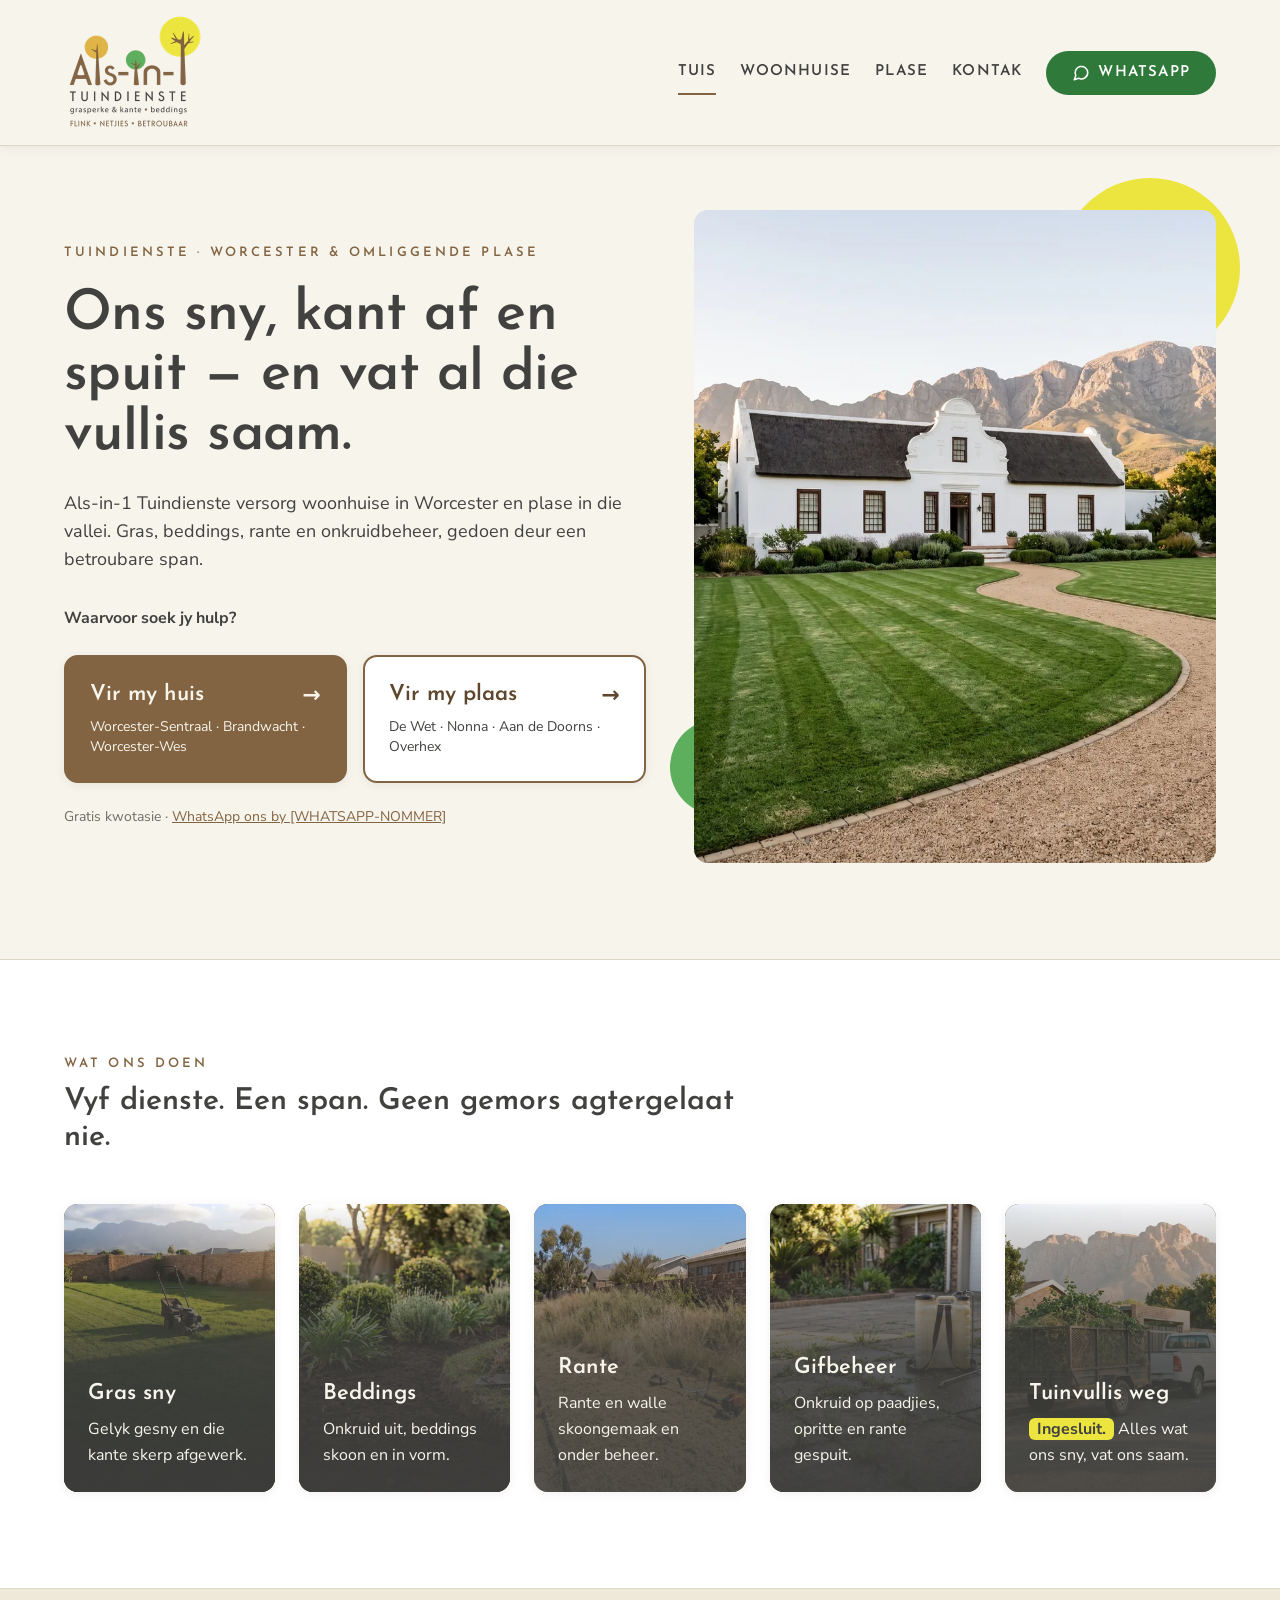
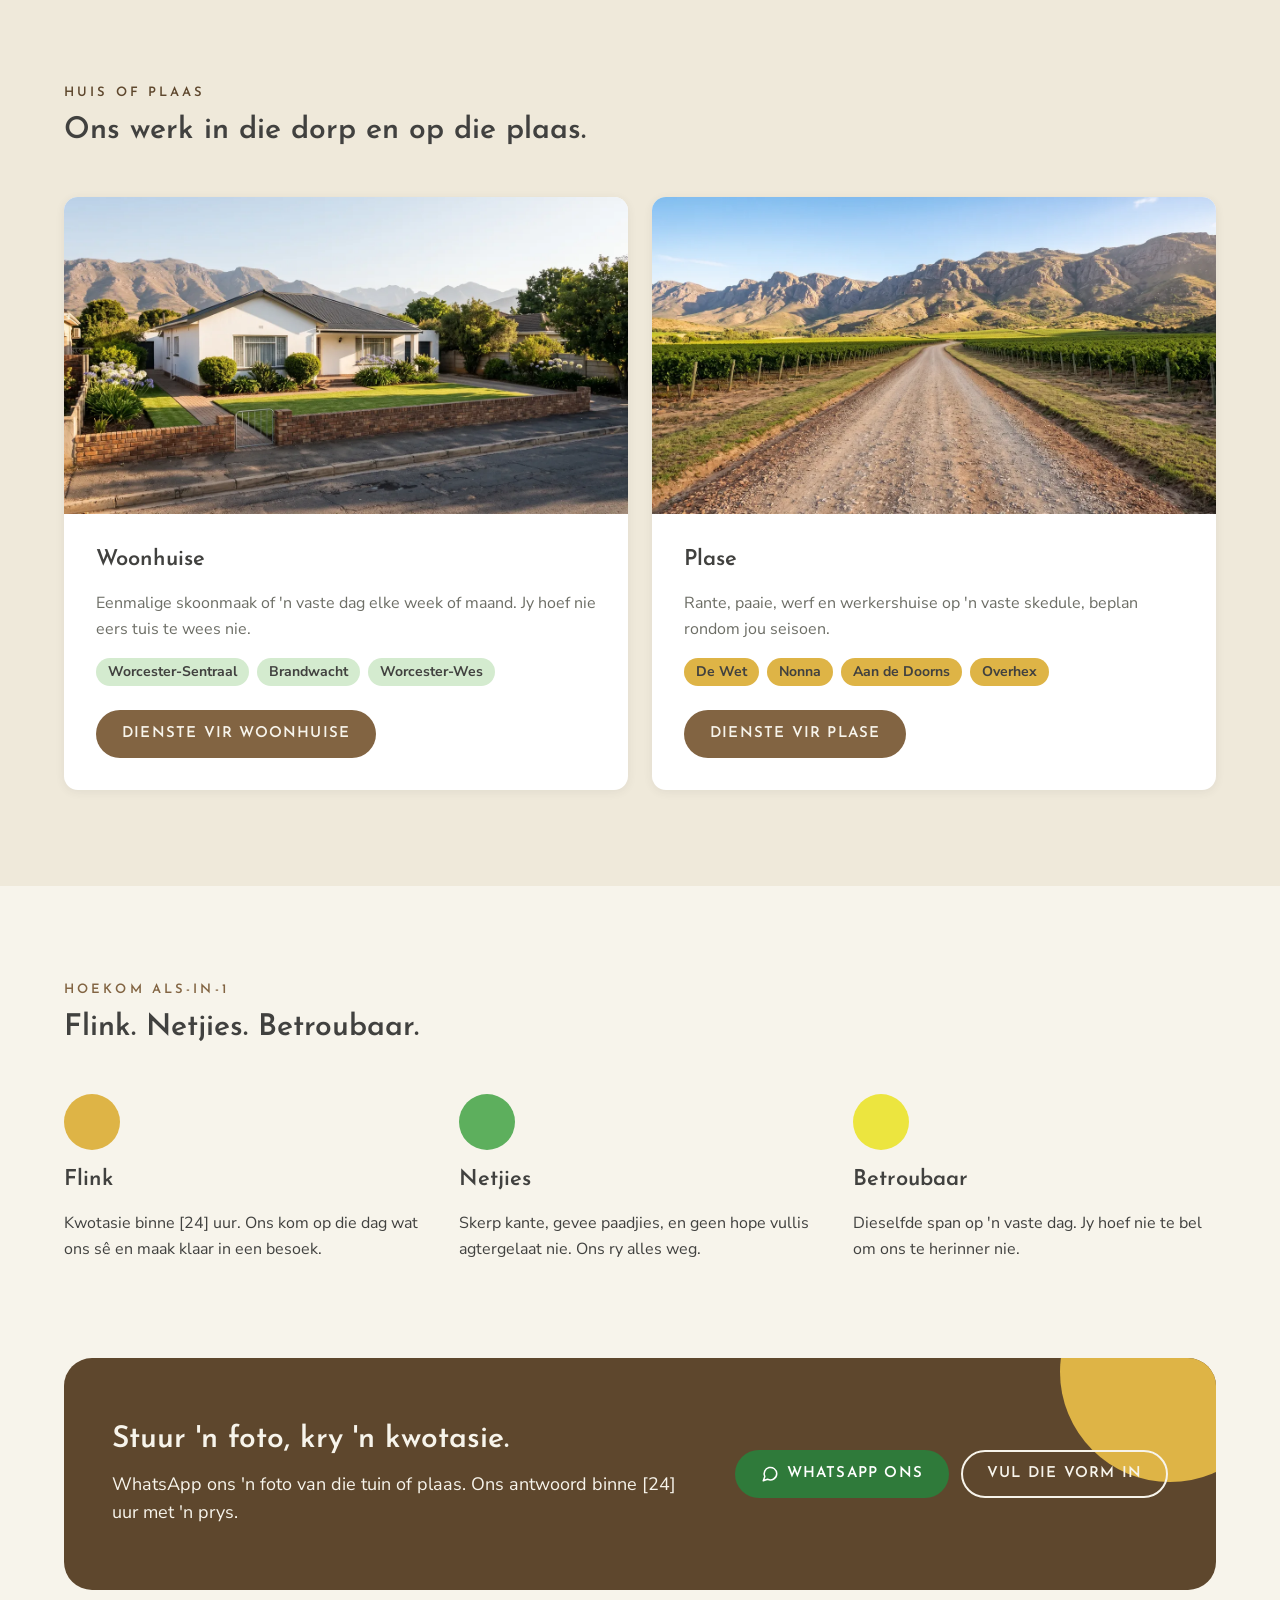
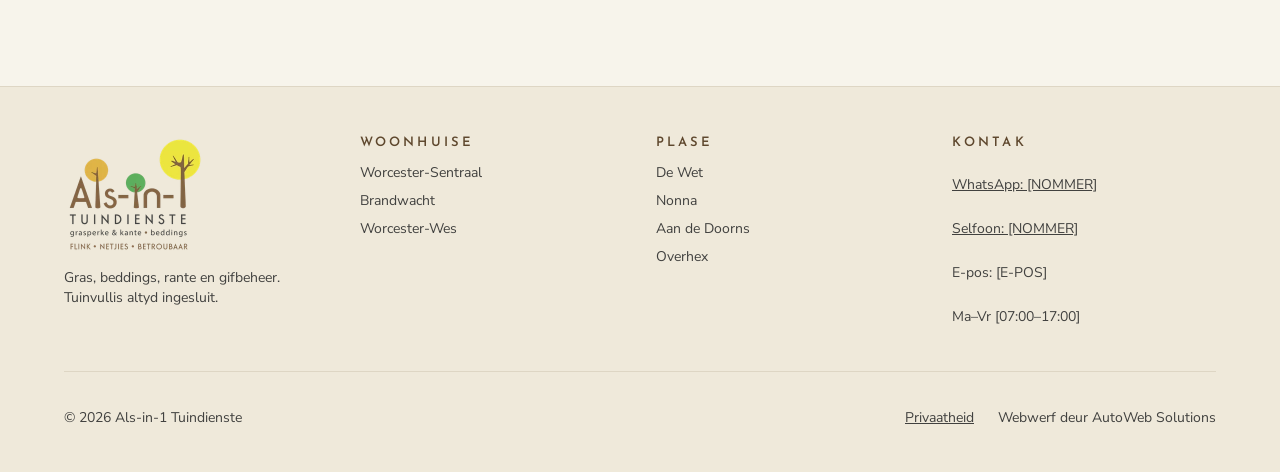
==== commit 97824e98: "Add photo service tiles and AI imagery - Service tiles on Tuis, Woonhuise and Plase now use a full-b" ====
--- a/index.html
+++ b/index.html
@@ -7,14 +7,14 @@
 <meta name="description" content="Gras sny, beddings, rante en gifbeheer vir woonhuise in Worcester en plase in die vallei. Tuinvullis altyd ingesluit. Gratis kwotasie.">
 <link rel="canonical" href="https://[DOMEIN]/">
 <meta name="theme-color" content="#f7f4eb">
-<link rel="preload" href="/fonts/josefin-sans-600-latin.woff2" as="font" type="font/woff2" crossorigin>
-<link rel="preload" href="/fonts/nunito-sans-latin.woff2" as="font" type="font/woff2" crossorigin>
-<link rel="stylesheet" href="/css/tokens.css?v=5">
-<link rel="stylesheet" href="/css/main.css?v=5">
-<script src="/js/main.js?v=5"></script>
-<link rel="icon" href="/assets/logo/favicon-32.png" sizes="32x32" type="image/png">
-<link rel="icon" href="/assets/logo/icon-512.png" sizes="512x512" type="image/png">
-<link rel="apple-touch-icon" href="/assets/logo/apple-touch-icon.png">
+<link rel="preload" href="fonts/josefin-sans-600-latin.woff2" as="font" type="font/woff2" crossorigin>
+<link rel="preload" href="fonts/nunito-sans-latin.woff2" as="font" type="font/woff2" crossorigin>
+<link rel="stylesheet" href="css/tokens.css?v=6">
+<link rel="stylesheet" href="css/main.css?v=7">
+<script src="js/main.js?v=6"></script>
+<link rel="icon" href="assets/logo/favicon-32.png" sizes="32x32" type="image/png">
+<link rel="icon" href="assets/logo/icon-512.png" sizes="512x512" type="image/png">
+<link rel="apple-touch-icon" href="assets/logo/apple-touch-icon.png">
 <meta property="og:type" content="website">
 <meta property="og:locale" content="af_ZA">
 <meta property="og:site_name" content="Als-in-1 Tuindienste">
@@ -124,16 +124,16 @@
 
 <header class="site-header">
   <div class="container site-header__inner">
-    <a class="site-header__logo" href="/"><img src="/assets/logo/als-in-1-logo-280.webp" srcset="/assets/logo/als-in-1-logo-280.webp 280w, /assets/logo/als-in-1-logo-420.webp 420w" sizes="140px" width="140" height="121" alt="Als-in-1 Tuindienste"></a>
+    <a class="site-header__logo" href="./"><img src="assets/logo/als-in-1-logo-280.webp" srcset="assets/logo/als-in-1-logo-280.webp 280w, assets/logo/als-in-1-logo-420.webp 420w" sizes="140px" width="140" height="121" alt="Als-in-1 Tuindienste"></a>
     <button class="nav-toggle" type="button" aria-expanded="false" aria-controls="hoofmenu">
       <svg class="icon-open" width="22" height="22" viewBox="0 0 24 24" fill="none" stroke="currentColor" stroke-width="2" stroke-linecap="round" stroke-linejoin="round" aria-hidden="true" focusable="false"><path d="M4 6h16"/><path d="M4 12h16"/><path d="M4 18h16"/></svg><svg class="icon-close" width="22" height="22" viewBox="0 0 24 24" fill="none" stroke="currentColor" stroke-width="2" stroke-linecap="round" stroke-linejoin="round" aria-hidden="true" focusable="false"><path d="M6 6l12 12"/><path d="M18 6L6 18"/></svg><span class="nav-toggle__label">Menu</span>
     </button>
     <nav class="site-nav" id="hoofmenu" aria-label="Hoofmenu">
       <ul class="site-nav__list">
-        <li><a class="site-nav__link" href="/" aria-current="page">Tuis</a></li>
-        <li><a class="site-nav__link" href="/woonhuise/">Woonhuise</a></li>
-        <li><a class="site-nav__link" href="/plase/">Plase</a></li>
-        <li><a class="site-nav__link" href="/kontak/">Kontak</a></li>
+        <li><a class="site-nav__link" href="./" aria-current="page">Tuis</a></li>
+        <li><a class="site-nav__link" href="woonhuise/">Woonhuise</a></li>
+        <li><a class="site-nav__link" href="plase/">Plase</a></li>
+        <li><a class="site-nav__link" href="kontak/">Kontak</a></li>
         <li><a class="btn btn--whatsapp btn--sm" href="https://wa.me/27000000000?text=Hallo%2C%20ek%20wil%20graag%20%27n%20kwotasie%20kry."><svg width="18" height="18" viewBox="0 0 24 24" fill="none" stroke="currentColor" stroke-width="2" stroke-linecap="round" stroke-linejoin="round" aria-hidden="true" focusable="false"><path d="M21 11.5a8.4 8.4 0 0 1-12.3 7.4L3 21l2.1-5.6A8.4 8.4 0 1 1 21 11.5z"/></svg>WhatsApp</a></li>
       </ul>
     </nav>
@@ -149,11 +149,11 @@
     <p class="lead">Als-in-1 Tuindienste versorg woonhuise in Worcester en plase in die vallei. Gras, beddings, rante en onkruidbeheer, gedoen deur een betroubare span.</p>
     <p class="route-prompt" id="route-vraag">Waarvoor soek jy hulp?</p>
     <div class="route-cards" role="group" aria-labelledby="route-vraag">
-      <a class="route-card route-card--house" href="/woonhuise/">
+      <a class="route-card route-card--house" href="woonhuise/">
         <span class="route-card__title">Vir my huis <span class="route-card__arrow" aria-hidden="true">→</span></span>
         <span class="route-card__areas"><span class="nowrap">Worcester-Sentraal</span> · <span class="nowrap">Brandwacht</span> · <span class="nowrap">Worcester-Wes</span></span>
       </a>
-      <a class="route-card route-card--farm" href="/plase/">
+      <a class="route-card route-card--farm" href="plase/">
         <span class="route-card__title">Vir my plaas <span class="route-card__arrow" aria-hidden="true">→</span></span>
         <span class="route-card__areas"><span class="nowrap">De Wet</span> · <span class="nowrap">Nonna</span> · <span class="nowrap">Aan de Doorns</span> · <span class="nowrap">Overhex</span></span>
       </a>
@@ -163,7 +163,7 @@
   <div class="hero__media">
     <div class="disc disc--sun hero__disc hero__disc--tr" aria-hidden="true"></div>
     <div class="disc disc--leaf hero__disc hero__disc--bl" aria-hidden="true"></div>
-    <img src="/images/tuis-held.webp" srcset="/images/tuis-held-800.webp 800w, /images/tuis-held.webp 1200w" sizes="(orientation: landscape) and (max-height: 500px) 36vw, (min-width: 1024px) 560px, 100vw" width="1200" height="1500" fetchpriority="high" alt="Kaaps-Hollandse opstal met 'n gevee grondpaadjie tussen netjiese grasperke">
+    <img src="images/tuis-held.webp" srcset="images/tuis-held-800.webp 800w, images/tuis-held.webp 1200w" sizes="(orientation: landscape) and (max-height: 500px) 36vw, (min-width: 1024px) 560px, 100vw" width="1200" height="1500" fetchpriority="high" alt="Kaaps-Hollandse opstal met 'n gevee grondpaadjie tussen netjiese grasperke">
   </div>
 </section>
 
@@ -174,11 +174,11 @@
       <h2 id="dienste-titel">Vyf dienste. Een span. Geen gemors agtergelaat nie.</h2>
     </div>
     <div class="grid grid--tiles">
-      <div class="tile"><svg class="icon" width="36" height="36" viewBox="0 0 24 24" fill="none" stroke="currentColor" stroke-width="2" stroke-linecap="round" stroke-linejoin="round" aria-hidden="true" focusable="false"><path d="M3 20h18"/><path d="M6 20c0-5 1-8 2-10"/><path d="M10 20c0-6 1-10 2-13"/><path d="M14 20c0-5 1-8 3-10"/><path d="M18 20c0-3 .5-5 1.5-6"/></svg><h3>Gras sny</h3><p>Gelyk gesny en die kante skerp afgewerk.</p></div>
-      <div class="tile"><svg class="icon" width="36" height="36" viewBox="0 0 24 24" fill="none" stroke="currentColor" stroke-width="2" stroke-linecap="round" stroke-linejoin="round" aria-hidden="true" focusable="false"><circle cx="12" cy="7" r="3"/><path d="M12 10v10"/><path d="M12 16c-3 0-5-2-5-4"/><path d="M12 15c3 0 5-2 5-4"/><path d="M4 20h16"/></svg><h3>Beddings</h3><p>Onkruid uit, beddings skoon en in vorm.</p></div>
-      <div class="tile"><svg class="icon" width="36" height="36" viewBox="0 0 24 24" fill="none" stroke="currentColor" stroke-width="2" stroke-linecap="round" stroke-linejoin="round" aria-hidden="true" focusable="false"><path d="M2 20l7-10 4 5 3-3 6 8z"/><path d="M6 20v-2"/><path d="M17 20v-3"/></svg><h3>Rante</h3><p>Rante en walle skoongemaak en onder beheer.</p></div>
-      <div class="tile"><svg class="icon" width="36" height="36" viewBox="0 0 24 24" fill="none" stroke="currentColor" stroke-width="2" stroke-linecap="round" stroke-linejoin="round" aria-hidden="true" focusable="false"><path d="M7 9h7v11H7z"/><path d="M9 9V5h4"/><path d="M13 5h3"/><path d="M19 3v.01"/><path d="M20 6v.01"/><path d="M19 9v.01"/></svg><h3>Gifbeheer</h3><p>Onkruid op paadjies, opritte en rante gespuit.</p></div>
-      <div class="tile tile--sun"><svg class="icon" width="36" height="36" viewBox="0 0 24 24" fill="none" stroke="currentColor" stroke-width="2" stroke-linecap="round" stroke-linejoin="round" aria-hidden="true" focusable="false"><path d="M2 6h12v10H2z"/><path d="M14 9h4l3 3v4h-7"/><circle cx="6" cy="18" r="2"/><circle cx="17" cy="18" r="2"/></svg><h3>Tuinvullis weg</h3><p><strong>Ingesluit.</strong> Alles wat ons sny, vat ons saam.</p></div>
+      <div class="tile tile--photo"><img class="tile__media" src="images/diens-gras.webp" srcset="images/diens-gras-600.webp 600w, images/diens-gras.webp 1200w" sizes="(min-width: 1024px) 240px, (min-width: 640px) 50vw, 100vw" width="1200" height="900" loading="lazy" alt=""><div class="tile__body"><h3>Gras sny</h3><p>Gelyk gesny en die kante skerp afgewerk.</p></div></div>
+      <div class="tile tile--photo"><img class="tile__media" src="images/diens-beddings.webp" srcset="images/diens-beddings-600.webp 600w, images/diens-beddings.webp 1200w" sizes="(min-width: 1024px) 240px, (min-width: 640px) 50vw, 100vw" width="1200" height="900" loading="lazy" alt=""><div class="tile__body"><h3>Beddings</h3><p>Onkruid uit, beddings skoon en in vorm.</p></div></div>
+      <div class="tile tile--photo"><img class="tile__media" src="images/diens-rante.webp" srcset="images/diens-rante-600.webp 600w, images/diens-rante.webp 1200w" sizes="(min-width: 1024px) 240px, (min-width: 640px) 50vw, 100vw" width="1200" height="900" loading="lazy" alt=""><div class="tile__body"><h3>Rante</h3><p>Rante en walle skoongemaak en onder beheer.</p></div></div>
+      <div class="tile tile--photo"><img class="tile__media" src="images/diens-gifbeheer.webp" srcset="images/diens-gifbeheer-600.webp 600w, images/diens-gifbeheer.webp 1200w" sizes="(min-width: 1024px) 240px, (min-width: 640px) 50vw, 100vw" width="1200" height="900" loading="lazy" alt=""><div class="tile__body"><h3>Gifbeheer</h3><p>Onkruid op paadjies, opritte en rante gespuit.</p></div></div>
+      <div class="tile tile--photo tile--sun"><img class="tile__media" src="images/diens-vullis.webp" srcset="images/diens-vullis-600.webp 600w, images/diens-vullis.webp 1200w" sizes="(min-width: 1024px) 240px, (min-width: 640px) 50vw, 100vw" width="1200" height="900" loading="lazy" alt=""><div class="tile__body"><h3>Tuinvullis weg</h3><p><strong>Ingesluit.</strong> Alles wat ons sny, vat ons saam.</p></div></div>
     </div>
   </div>
 </section>
@@ -191,21 +191,21 @@
     </div>
     <div class="grid grid--rows">
       <article class="card">
-        <img class="card__media" src="/images/tuis-woonhuis.webp" width="1280" height="720" loading="lazy" alt="Wit huis met 'n groen grasperk en 'n netjies afgekante bedding met struike">
+        <img class="card__media" src="images/tuis-woonhuis.webp" width="1280" height="720" loading="lazy" alt="Wit huis met 'n groen grasperk en 'n netjies afgekante bedding met struike">
         <div class="card__body">
           <h3>Woonhuise</h3>
           <p>Eenmalige skoonmaak of 'n vaste dag elke week of maand. Jy hoef nie eers tuis te wees nie.</p>
           <div class="chip-row"><span class="chip chip--leaf">Worcester-Sentraal</span><span class="chip chip--leaf">Brandwacht</span><span class="chip chip--leaf">Worcester-Wes</span></div>
-          <div class="card__action"><a class="btn btn--primary" href="/woonhuise/">Dienste vir woonhuise</a></div>
+          <div class="card__action"><a class="btn btn--primary" href="woonhuise/">Dienste vir woonhuise</a></div>
         </div>
       </article>
       <article class="card">
-        <img class="card__media" src="/images/tuis-plaas.webp" width="1280" height="720" loading="lazy" alt="Kort gesnyde grasgang tussen wingerdrye met beboste heuwels agter">
+        <img class="card__media" src="images/tuis-plaas.webp" width="1280" height="720" loading="lazy" alt="Gruispad tussen wingerdblokke met netjies gesnyde rante en berge agter">
         <div class="card__body">
           <h3>Plase</h3>
           <p>Rante, paaie, werf en werkershuise op 'n vaste skedule, beplan rondom jou seisoen.</p>
           <div class="chip-row"><span class="chip chip--ochre">De Wet</span><span class="chip chip--ochre">Nonna</span><span class="chip chip--ochre">Aan de Doorns</span><span class="chip chip--ochre">Overhex</span></div>
-          <div class="card__action"><a class="btn btn--primary" href="/plase/">Dienste vir plase</a></div>
+          <div class="card__action"><a class="btn btn--primary" href="plase/">Dienste vir plase</a></div>
         </div>
       </article>
     </div>
@@ -236,11 +236,11 @@
     </div>
     <div class="grid grid--halves">
       <figure class="compare">
-        <img class="compare__img" src="/images/tuis-voor.webp" width="1200" height="900" loading="lazy" alt="Voor: oorgroeide agterplaas met lang gras en onkruid in die beddings">
+        <img class="compare__img" src="images/tuis-voor.webp" width="1200" height="900" loading="lazy" alt="Voor: oorgroeide agterplaas met lang gras en onkruid in die beddings">
         <figcaption class="eyebrow">Voor</figcaption>
       </figure>
       <figure class="compare">
-        <img class="compare__img" src="/images/tuis-na.webp" width="1200" height="900" loading="lazy" alt="Na: dieselfde agterplaas met kort gesnyde gras, skoon beddings en 'n skerp kant langs die paadjie">
+        <img class="compare__img" src="images/tuis-na.webp" width="1200" height="900" loading="lazy" alt="Na: dieselfde agterplaas met kort gesnyde gras, skoon beddings en 'n skerp kant langs die paadjie">
         <figcaption class="eyebrow">Na</figcaption>
       </figure>
     </div>
@@ -272,7 +272,7 @@
       </div>
       <div class="cluster cta-band__actions">
         <a class="btn btn--whatsapp" href="https://wa.me/27000000000?text=Hallo%2C%20ek%20wil%20graag%20%27n%20kwotasie%20kry."><svg width="18" height="18" viewBox="0 0 24 24" fill="none" stroke="currentColor" stroke-width="2" stroke-linecap="round" stroke-linejoin="round" aria-hidden="true" focusable="false"><path d="M21 11.5a8.4 8.4 0 0 1-12.3 7.4L3 21l2.1-5.6A8.4 8.4 0 1 1 21 11.5z"/></svg>WhatsApp ons</a>
-        <a class="btn btn--on-dark" href="/kontak/">Vul die vorm in</a>
+        <a class="btn btn--on-dark" href="kontak/">Vul die vorm in</a>
       </div>
     </div>
   </div>
@@ -283,7 +283,7 @@
 <footer class="site-footer">
   <div class="container site-footer__grid">
     <div class="site-footer__brand">
-      <img src="/assets/logo/als-in-1-logo-280.webp" srcset="/assets/logo/als-in-1-logo-280.webp 280w, /assets/logo/als-in-1-logo-420.webp 420w" sizes="140px" width="140" height="121" alt="Als-in-1 Tuindienste" loading="lazy">
+      <img src="assets/logo/als-in-1-logo-280.webp" srcset="assets/logo/als-in-1-logo-280.webp 280w, assets/logo/als-in-1-logo-420.webp 420w" sizes="140px" width="140" height="121" alt="Als-in-1 Tuindienste" loading="lazy">
       <p>Gras, beddings, rante en gifbeheer. Tuinvullis altyd ingesluit.</p>
     </div>
     <div class="site-footer__col">
@@ -316,7 +316,7 @@
   <div class="container">
     <div class="site-footer__bottom">
       <span>© 2026 Als-in-1 Tuindienste</span>
-      <span class="site-footer__legal"><a href="/privaatheid/">Privaatheid</a><span>Webwerf deur AutoWeb Solutions</span></span>
+      <span class="site-footer__legal"><a href="privaatheid/">Privaatheid</a><span>Webwerf deur AutoWeb Solutions</span></span>
     </div>
   </div>
 </footer>
--- a/css/tokens.css
+++ b/css/tokens.css
@@ -7,7 +7,7 @@
   font-style: normal;
   font-weight: 600;
   font-display: swap;
-  src: url("/fonts/josefin-sans-600-latin.woff2") format("woff2");
+  src: url("../fonts/josefin-sans-600-latin.woff2") format("woff2");
 }
 
 /* Nunito Sans ships as a variable font; this one file covers 400 and 700. */
@@ -16,7 +16,7 @@
   font-style: normal;
   font-weight: 400 700;
   font-display: swap;
-  src: url("/fonts/nunito-sans-latin.woff2") format("woff2");
+  src: url("../fonts/nunito-sans-latin.woff2") format("woff2");
 }
 
 :root {
--- a/css/main.css
+++ b/css/main.css
@@ -930,6 +930,56 @@
   color: var(--on-accent);
 }
 
+/* Photo tiles: the job photo fills the tile, text sits on an ink scrim at the bottom.
+   Bark ground shows if the image hasn't loaded, so the cream text stays readable. */
+.tile--photo {
+  position: relative;
+  isolation: isolate;
+  overflow: hidden;
+  justify-content: flex-end;
+  min-height: calc(var(--space-24) * 3);
+  background: var(--surface-bark);
+  box-shadow: var(--shadow-card);
+}
+
+.tile__media {
+  position: absolute;
+  inset: 0;
+  z-index: -2;
+  width: 100%;
+  height: 100%;
+  object-fit: cover;
+}
+
+.tile--photo::before {
+  content: "";
+  position: absolute;
+  inset: 0;
+  z-index: -1;
+  background: linear-gradient(
+    to top,
+    color-mix(in srgb, var(--ink) 90%, transparent) 0%,
+    color-mix(in srgb, var(--ink) 82%, transparent) 50%,
+    transparent 100%
+  );
+}
+
+.tile--photo h3,
+.tile--photo p,
+.tile--photo.tile--sun p {
+  color: var(--on-bark);
+}
+
+/* Keep the "Ingesluit" highlight from the sun tile as a sun-filled label. */
+.tile--photo.tile--sun strong {
+  padding: 0 var(--space-2);
+  border-radius: var(--radius-sm);
+  background: var(--sun);
+  color: var(--on-accent);
+  -webkit-box-decoration-break: clone;
+  box-decoration-break: clone;
+}
+
 /* ---------- Cards ---------- */
 
 .card {
